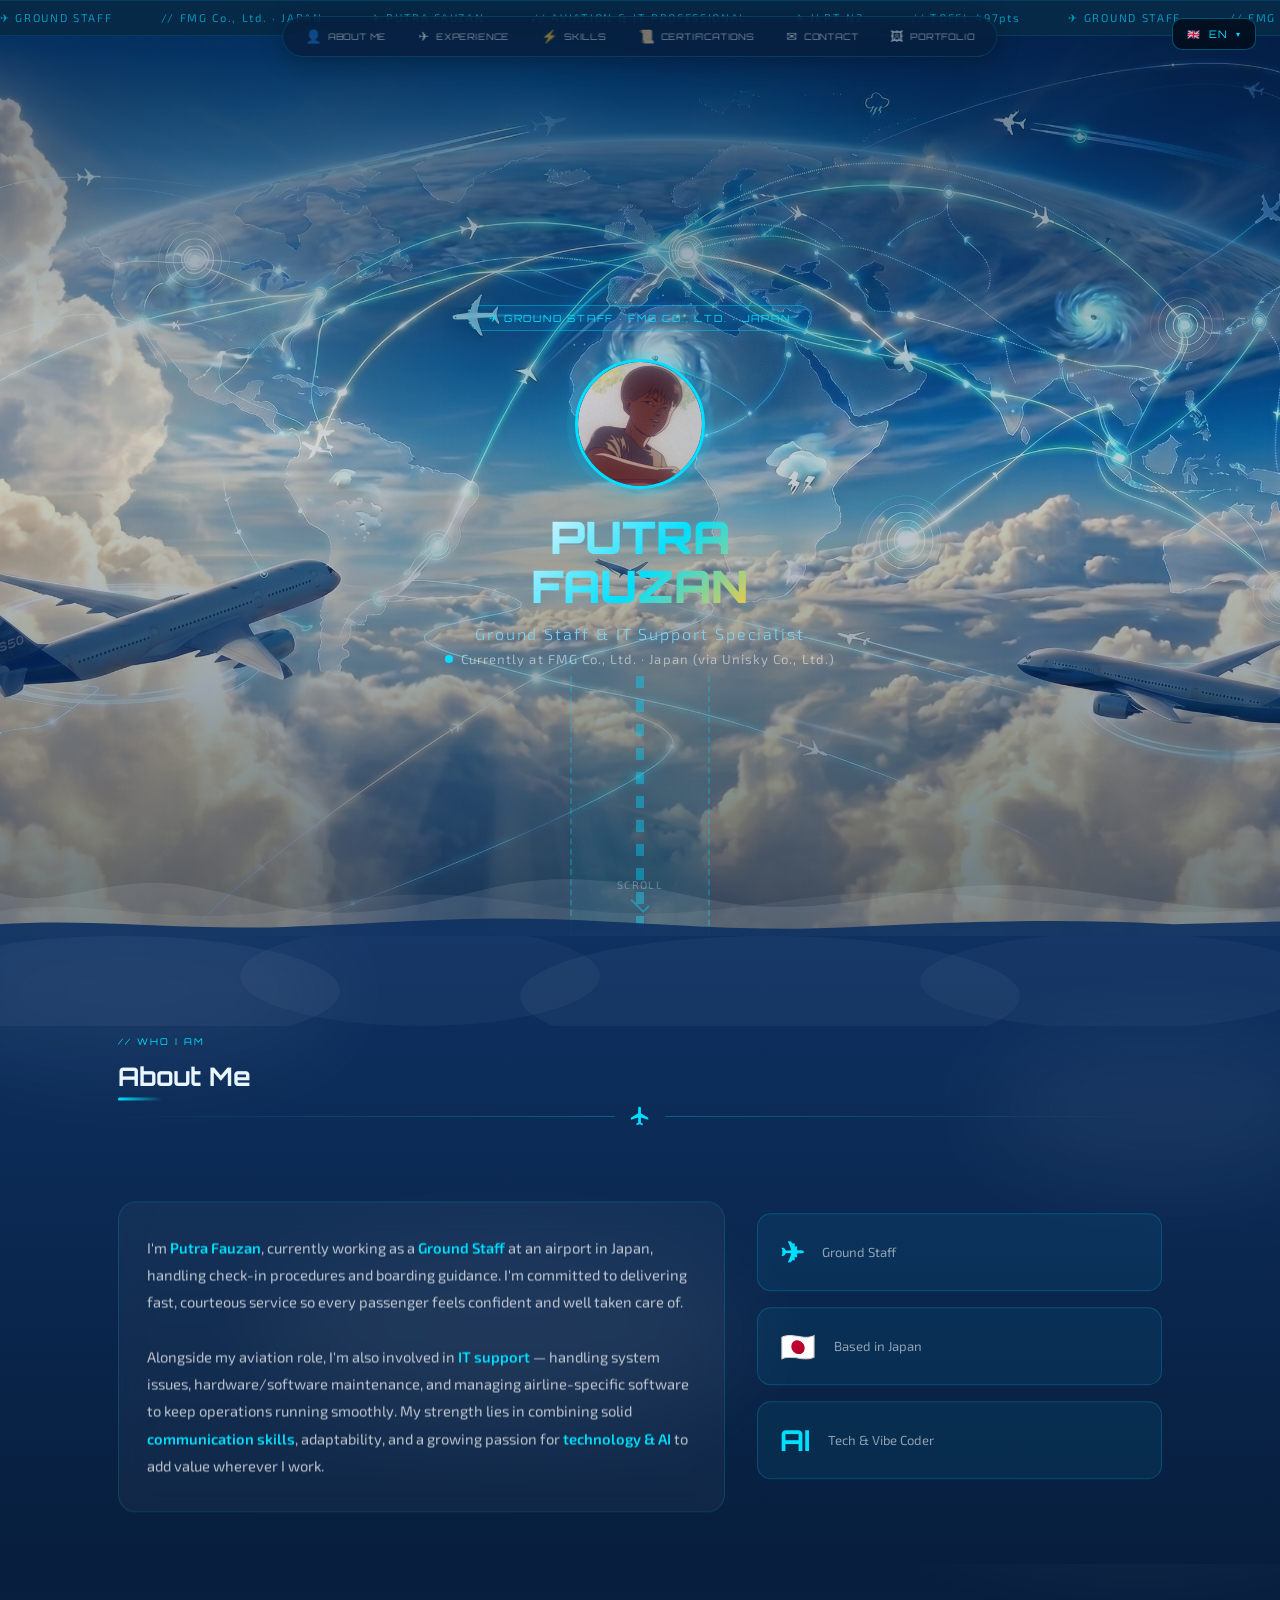
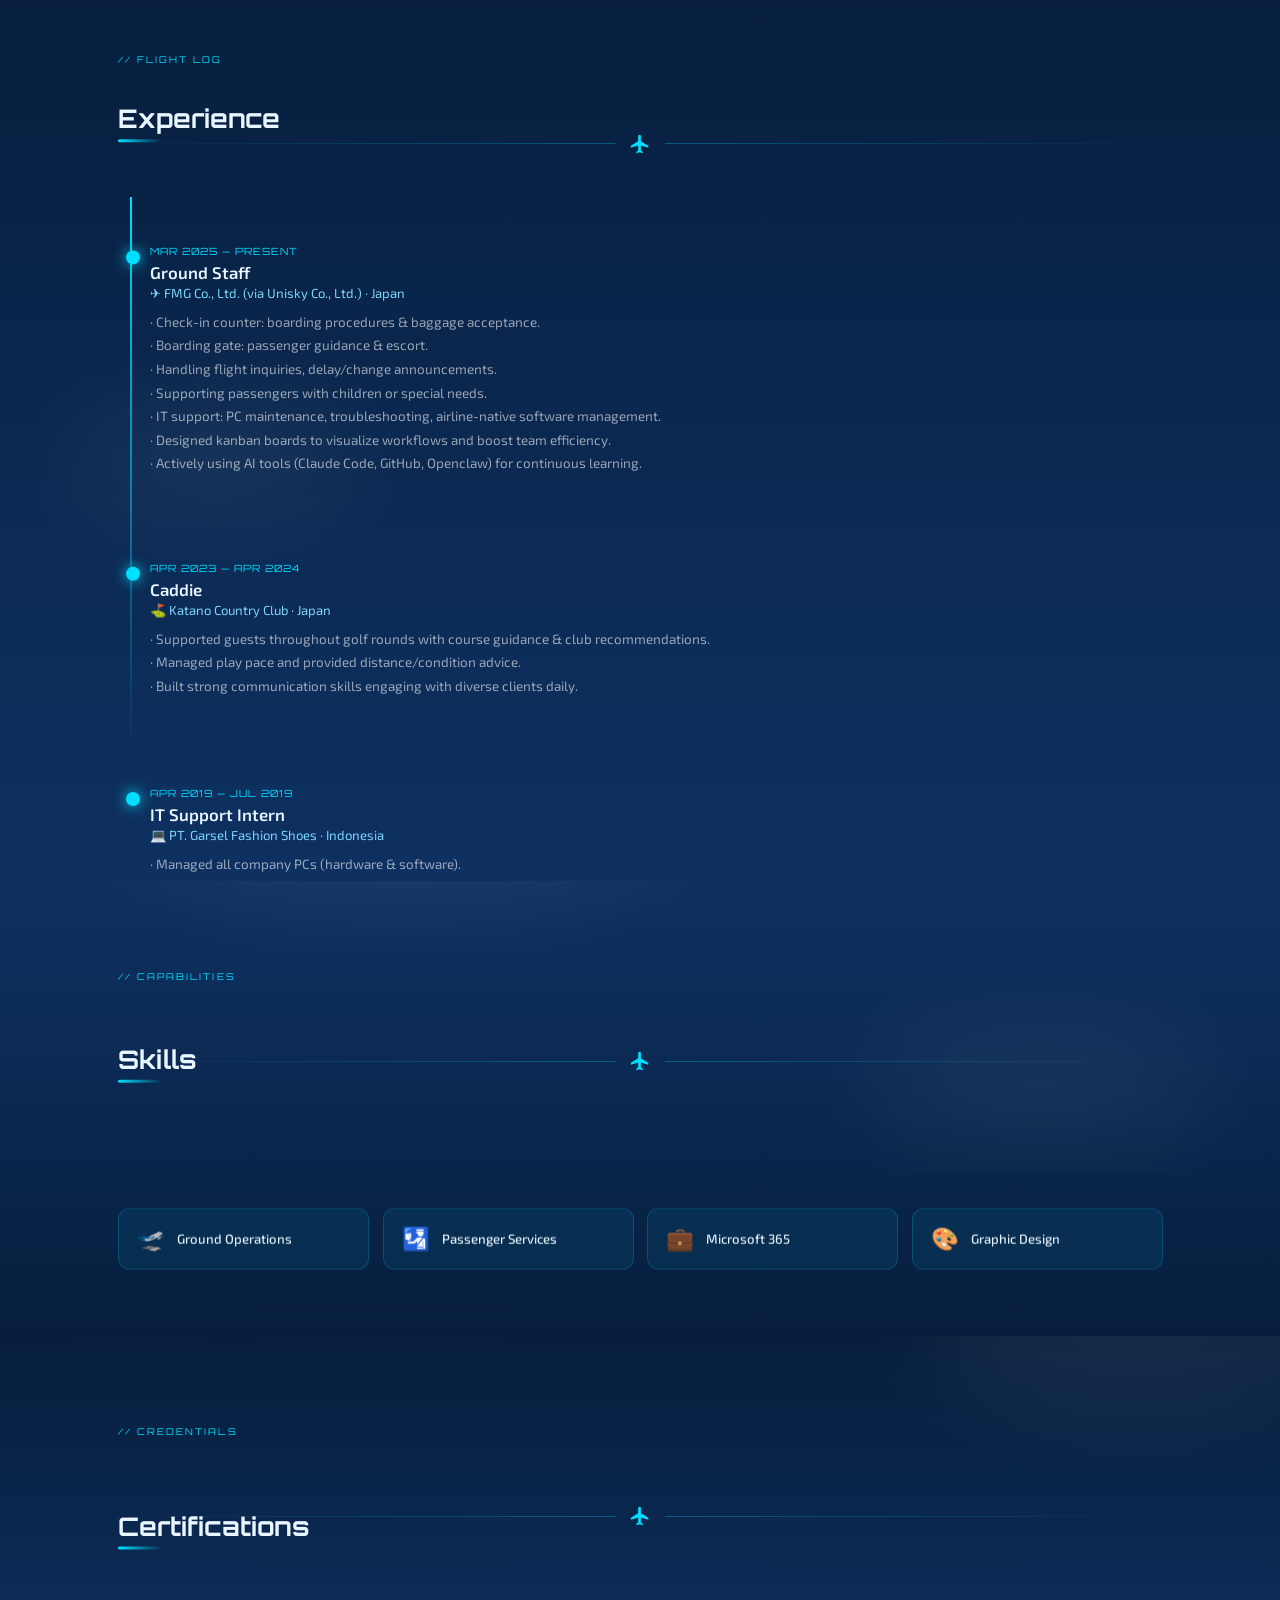
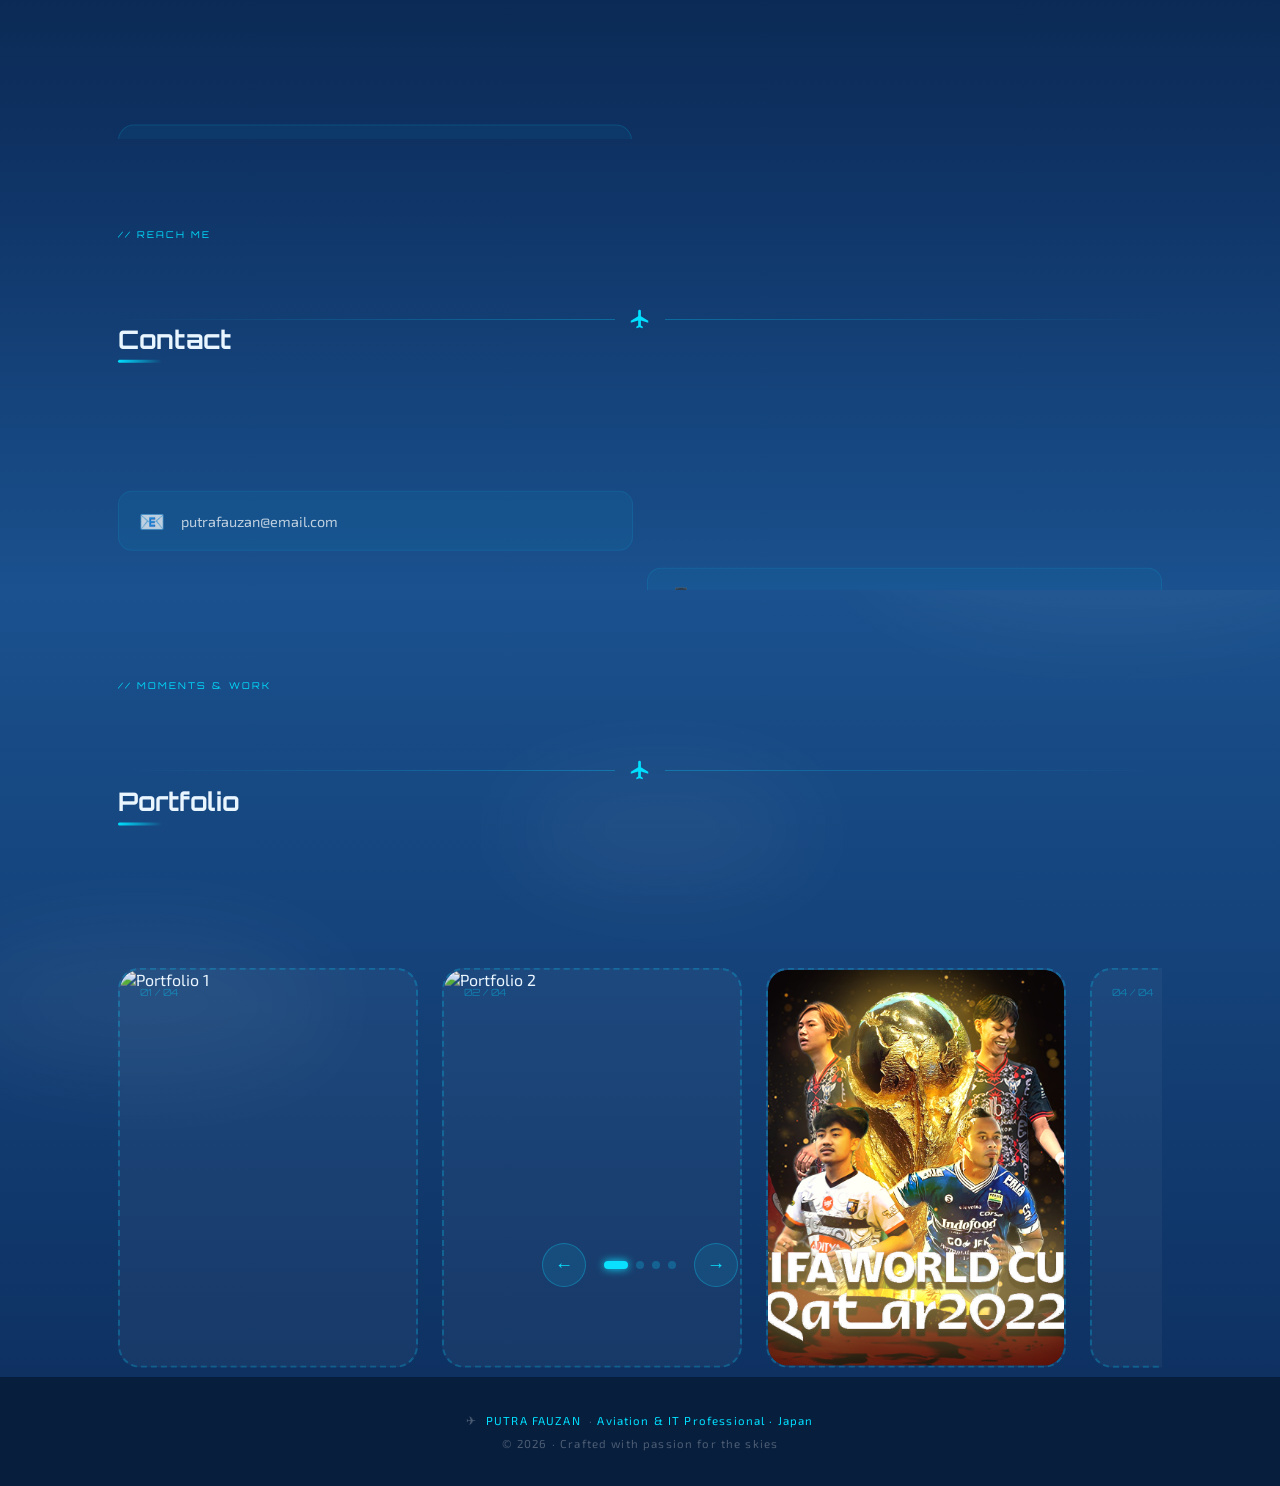
==== index.html @ 4741b562 "Add portfolio3 image to carousel slot 03 Co-Authored-By: Claude Sonnet 4.6 <noreply@anthropic.com>" ====
<!DOCTYPE html>
<html lang="en">
<head>
  <meta charset="UTF-8" />
  <meta name="viewport" content="width=device-width, initial-scale=1.0" />
  <title>Putra Fauzan — Aviation Professional</title>
  <link href="https://fonts.googleapis.com/css2?family=Orbitron:wght@400;600;700;900&family=Exo+2:wght@300;400;500;600&display=swap" rel="stylesheet" />
  <link rel="stylesheet" href="style.css" />
</head>
<body>

<div id="starfield"></div>

<!-- SIDE NAV -->
<nav id="side-nav">
  <a href="#about"          class="snb" data-section="about">
    <span class="snb-icon">👤</span>
    <span class="snb-label" data-i18n="navAbout">About Me</span>
  </a>
  <a href="#experience"     class="snb" data-section="experience">
    <span class="snb-icon">✈</span>
    <span class="snb-label" data-i18n="navExp">Experience</span>
  </a>
  <a href="#skills"         class="snb" data-section="skills">
    <span class="snb-icon">⚡</span>
    <span class="snb-label" data-i18n="navSkills">Skills</span>
  </a>
  <a href="#certifications" class="snb" data-section="certifications">
    <span class="snb-icon">📜</span>
    <span class="snb-label" data-i18n="navCert">Certifications</span>
  </a>
  <a href="#contact"        class="snb" data-section="contact">
    <span class="snb-icon">✉</span>
    <span class="snb-label" data-i18n="navContact">Contact</span>
  </a>
  <a href="#portfolio"      class="snb" data-section="portfolio">
    <span class="snb-icon">🖼</span>
    <span class="snb-label" data-i18n="navPortfolio">Portfolio</span>
  </a>
</nav>

<!-- LANG SWITCHER -->
<div id="lang-switcher">
  <button class="lang-btn" id="lang-btn">
    <span id="lang-flag">🇬🇧</span>
    <span id="lang-code">EN</span>
    <span class="lang-arrow">▾</span>
  </button>
  <div class="lang-dropdown hidden" id="lang-dropdown">
    <div class="lang-opt active" data-lang="en">🇬🇧&nbsp; English</div>
    <div class="lang-opt" data-lang="id">🇮🇩&nbsp; Indonesia</div>
    <div class="lang-opt" data-lang="ja">🇯🇵&nbsp; 日本語</div>
  </div>
</div>

<!-- PLANE -->
<div id="plane-wrap">
  <svg viewBox="0 0 80 36" fill="none" xmlns="http://www.w3.org/2000/svg">
    <path d="M70 18L10 4l6 10-6 4 6 4L10 32z" fill="url(#pg)" />
    <path d="M30 18L18 10v16z" fill="rgba(0,212,255,.4)"/>
    <path d="M46 18L38 12v12z" fill="rgba(0,212,255,.3)"/>
    <defs>
      <linearGradient id="pg" x1="10" y1="18" x2="70" y2="18" gradientUnits="userSpaceOnUse">
        <stop stop-color="#5bc4f5"/><stop offset="1" stop-color="#00d4ff" stop-opacity=".7"/>
      </linearGradient>
    </defs>
  </svg>
</div>

<!-- TICKER -->
<div class="ticker-wrap">
  <div class="ticker" id="ticker">
    <span>✈ GROUND STAFF</span><span>// FMG Co., Ltd. · JAPAN</span>
    <span>✈ PUTRA FAUZAN</span><span>// AVIATION &amp; IT PROFESSIONAL</span>
    <span>✈ JLPT N2</span><span>// TOEFL 497pts</span>
    <span>✈ GROUND STAFF</span><span>// FMG Co., Ltd. · JAPAN</span>
    <span>✈ PUTRA FAUZAN</span><span>// AVIATION &amp; IT PROFESSIONAL</span>
    <span>✈ JLPT N2</span><span>// TOEFL 497pts</span>
  </div>
</div>

<!-- HERO -->
<section id="hero">
  <div class="runway"></div>
  <div class="hero-content">
    <p class="badge" data-i18n="badge">✈ Ground Staff · FMG Co., Ltd. · Japan</p>
    <div class="hero-avatar">
      <img id="profile-img" src="Image/me.jpg" alt="Putra Fauzan" />
    </div>
    <h1 class="hero-name">PUTRA<br>FAUZAN</h1>
    <p class="hero-title" data-i18n="heroTitle">Ground Staff &amp; IT Support Specialist</p>
    <p class="hero-loc">
      <span class="dot-live"></span>
      <span data-i18n="heroLoc">Currently at FMG Co., Ltd. · Japan (via Unisky Co., Ltd.)</span>
    </p>
  </div>
  <div class="scroll-hint">
    <span data-i18n="scrollHint">SCROLL</span>
    <div class="chevron"></div>
  </div>

  <!-- cloud wave bottom -->
  <div class="cloud-wave">
    <svg viewBox="0 0 1440 130" xmlns="http://www.w3.org/2000/svg" preserveAspectRatio="none">
      <path d="M0,80 C60,100 120,60 200,70 C280,80 320,110 420,100 C520,90 560,60 660,65 C760,70 800,100 900,95 C1000,90 1060,65 1160,72 C1260,80 1360,105 1440,95 L1440,130 L0,130 Z" fill="rgba(255,255,255,0.09)"/>
      <path d="M0,100 C80,85 160,110 260,105 C360,100 400,78 500,82 C600,86 650,108 760,102 C870,96 920,75 1040,80 C1160,85 1280,108 1380,100 L1440,98 L1440,130 L0,130 Z" fill="rgba(255,255,255,0.06)"/>
      <path d="M0,115 C100,108 200,122 320,118 C440,114 520,105 640,110 C760,115 840,124 960,118 C1080,112 1200,108 1320,115 L1440,112 L1440,130 L0,130 Z" fill="rgba(14,49,98,0.9)"/>
    </svg>
  </div>
</section>

<!-- ABOUT -->
<section id="about">
  <div class="cloud-strip-top"></div>
  <div class="cloud-blobs">
    <div class="cb" style="width:420px;height:160px;top:10%;left:-80px;--cd:20s;--cx:40px;--cy:-15px"></div>
    <div class="cb" style="width:360px;height:140px;top:30%;right:-60px;--cd:24s;--cx:-30px;--cy:20px"></div>
    <div class="cb" style="width:500px;height:180px;bottom:8%;left:20%;--cd:22s;--cx:50px;--cy:-10px"></div>
  </div>
  <div class="container">
    <div class="reveal">
      <p class="sec-label" data-i18n="aboutLabel">// WHO I AM</p>
      <h2 class="sec-title" data-i18n="aboutTitle">About Me</h2>
      <div class="wing-divider">
        <div class="line"></div>
        <svg viewBox="0 0 24 24" fill="currentColor"><path d="M21 16v-2l-8-5V3.5A1.5 1.5 0 0 0 11.5 2A1.5 1.5 0 0 0 10 3.5V9l-8 5v2l8-2.5V19l-2 1.5V22l3.5-1l3.5 1v-1.5L13 19v-5.5z"/></svg>
        <div class="line right"></div>
      </div>
      <div class="about-grid">
        <div class="glass tilt">
          <p class="about-text" data-i18n-html="aboutText">I'm <span>Putra Fauzan</span>, currently working as a <span>Ground Staff</span> at an airport in Japan, handling check-in procedures and boarding guidance. I'm committed to delivering fast, courteous service so every passenger feels confident and well taken care of.<br><br>Alongside my aviation role, I'm also involved in <span>IT support</span> — handling system issues, hardware/software maintenance, and managing airline-specific software to keep operations running smoothly. My strength lies in combining solid <span>communication skills</span>, adaptability, and a growing passion for <span>technology &amp; AI</span> to add value wherever I work.</p>
        </div>
        <div class="stats-col">
          <div class="stat-box">
            <div class="stat-num">✈</div>
            <div class="stat-lbl" data-i18n="stat1Lbl">Ground Staff</div>
          </div>
          <div class="stat-box">
            <div class="stat-num">🇯🇵</div>
            <div class="stat-lbl" data-i18n="stat2Lbl">Based in Japan</div>
          </div>
          <div class="stat-box">
            <div class="stat-num">AI</div>
            <div class="stat-lbl" data-i18n="stat3Lbl">Tech &amp; Vibe Coder</div>
          </div>
        </div>
      </div>
    </div>
  </div>
</section>

<!-- EXPERIENCE -->
<section id="experience">
  <div class="cloud-blobs">
    <div class="cb" style="width:480px;height:170px;top:5%;right:-100px;--cd:26s;--cx:-40px;--cy:25px"></div>
    <div class="cb" style="width:300px;height:120px;bottom:15%;left:5%;--cd:18s;--cx:35px;--cy:-20px"></div>
  </div>
  <div class="container">
    <div class="reveal">
      <p class="sec-label" data-i18n="expLabel">// FLIGHT LOG</p>
      <h2 class="sec-title" data-i18n="expTitle">Experience</h2>
      <div class="wing-divider">
        <div class="line"></div>
        <svg viewBox="0 0 24 24" fill="currentColor"><path d="M21 16v-2l-8-5V3.5A1.5 1.5 0 0 0 11.5 2A1.5 1.5 0 0 0 10 3.5V9l-8 5v2l8-2.5V19l-2 1.5V22l3.5-1l3.5 1v-1.5L13 19v-5.5z"/></svg>
        <div class="line right"></div>
      </div>
      <div class="timeline">
        <div class="tl-item reveal">
          <p class="tl-year" data-i18n="exp1Year">MAR 2025 — PRESENT</p>
          <p class="tl-role" data-i18n="exp1Role">Ground Staff</p>
          <p class="tl-company" data-i18n="exp1Company">✈ FMG Co., Ltd. (via Unisky Co., Ltd.) · Japan</p>
          <p class="tl-desc" data-i18n-html="exp1Desc">· Check-in counter: boarding procedures &amp; baggage acceptance.<br>· Boarding gate: passenger guidance &amp; escort.<br>· Handling flight inquiries, delay/change announcements.<br>· Supporting passengers with children or special needs.<br>· IT support: PC maintenance, troubleshooting, airline-native software management.<br>· Designed kanban boards to visualize workflows and boost team efficiency.<br>· Actively using AI tools (Claude Code, GitHub, Openclaw) for continuous learning.</p>
        </div>
        <div class="tl-item reveal">
          <p class="tl-year" data-i18n="exp2Year">APR 2023 — APR 2024</p>
          <p class="tl-role" data-i18n="exp2Role">Caddie</p>
          <p class="tl-company" data-i18n="exp2Company">⛳ Katano Country Club · Japan</p>
          <p class="tl-desc" data-i18n-html="exp2Desc">· Supported guests throughout golf rounds with course guidance &amp; club recommendations.<br>· Managed play pace and provided distance/condition advice.<br>· Built strong communication skills engaging with diverse clients daily.</p>
        </div>
        <div class="tl-item reveal">
          <p class="tl-year" data-i18n="exp3Year">APR 2019 — JUL 2019</p>
          <p class="tl-role" data-i18n="exp3Role">IT Support Intern</p>
          <p class="tl-company" data-i18n="exp3Company">💻 PT. Garsel Fashion Shoes · Indonesia</p>
          <p class="tl-desc" data-i18n-html="exp3Desc">· Managed all company PCs (hardware &amp; software).<br>· Diagnosed and resolved internet connectivity issues across the office.</p>
        </div>
      </div>
    </div>
  </div>
</section>

<!-- SKILLS -->
<section id="skills">
  <div class="cloud-blobs">
    <div class="cb" style="width:550px;height:190px;top:0%;left:10%;--cd:28s;--cx:60px;--cy:-10px"></div>
    <div class="cb" style="width:350px;height:130px;bottom:5%;right:5%;--cd:21s;--cx:-25px;--cy:18px"></div>
  </div>
  <div class="container">
    <div class="reveal">
      <p class="sec-label" data-i18n="skillsLabel">// CAPABILITIES</p>
      <h2 class="sec-title" data-i18n="skillsTitle">Skills</h2>
      <div class="wing-divider">
        <div class="line"></div>
        <svg viewBox="0 0 24 24" fill="currentColor"><path d="M21 16v-2l-8-5V3.5A1.5 1.5 0 0 0 11.5 2A1.5 1.5 0 0 0 10 3.5V9l-8 5v2l8-2.5V19l-2 1.5V22l3.5-1l3.5 1v-1.5L13 19v-5.5z"/></svg>
        <div class="line right"></div>
      </div>
      <div class="skills-grid">
        <div class="skill-chip tilt reveal"><span class="skill-icon">🛫</span><span class="skill-name" data-i18n="skill1">Ground Operations</span></div>
        <div class="skill-chip tilt reveal"><span class="skill-icon">🛂</span><span class="skill-name" data-i18n="skill2">Passenger Services</span></div>
        <div class="skill-chip tilt reveal"><span class="skill-icon">💼</span><span class="skill-name" data-i18n="skill3">Microsoft 365</span></div>
        <div class="skill-chip tilt reveal"><span class="skill-icon">🎨</span><span class="skill-name" data-i18n="skill4">Graphic Design</span></div>
        <div class="skill-chip tilt reveal"><span class="skill-icon">🤖</span><span class="skill-name" data-i18n="skill5">AI &amp; Vibe Coding</span></div>
        <div class="skill-chip tilt reveal"><span class="skill-icon">🐙</span><span class="skill-name" data-i18n="skill6">GitHub</span></div>
        <div class="skill-chip tilt reveal"><span class="skill-icon">🔧</span><span class="skill-name" data-i18n="skill7">PC Maintenance</span></div>
        <div class="skill-chip tilt reveal"><span class="skill-icon">🌏</span><span class="skill-name" data-i18n="skill8">Japanese (日本語)</span></div>
      </div>
    </div>
  </div>
</section>

<!-- CERTIFICATIONS -->
<section id="certifications">
  <div class="cloud-blobs">
    <div class="cb" style="width:400px;height:150px;top:20%;left:-60px;--cd:23s;--cx:50px;--cy:-18px"></div>
    <div class="cb" style="width:440px;height:160px;bottom:10%;right:-80px;--cd:19s;--cx:-45px;--cy:22px"></div>
  </div>
  <div class="container">
    <div class="reveal">
      <p class="sec-label" data-i18n="certLabel">// CREDENTIALS</p>
      <h2 class="sec-title" data-i18n="certTitle">Certifications</h2>
      <div class="wing-divider">
        <div class="line"></div>
        <svg viewBox="0 0 24 24" fill="currentColor"><path d="M21 16v-2l-8-5V3.5A1.5 1.5 0 0 0 11.5 2A1.5 1.5 0 0 0 10 3.5V9l-8 5v2l8-2.5V19l-2 1.5V22l3.5-1l3.5 1v-1.5L13 19v-5.5z"/></svg>
        <div class="line right"></div>
      </div>
      <div class="cert-grid">
        <div class="cert-item reveal">
          <span class="cert-icon">🎌</span>
          <div class="cert-info">
            <p class="cert-name" data-i18n="cert1Name">JLPT N2 — Japanese Language Proficiency</p>
            <p class="cert-detail" data-i18n="cert1Detail">Issued · July 2023</p>
          </div>
          <span class="cert-badge">N2</span>
        </div>
        <div class="cert-item reveal">
          <span class="cert-icon">🌐</span>
          <div class="cert-info">
            <p class="cert-name" data-i18n="cert2Name">TOEFL — Listening &amp; Reading Test</p>
            <p class="cert-detail" data-i18n="cert2Detail">Score: 497 pts · July 2024</p>
          </div>
          <span class="cert-badge">497 pts</span>
        </div>
      </div>
    </div>
  </div>
</section>

<!-- CONTACT -->
<section id="contact">
  <div class="container">
    <div class="reveal">
      <p class="sec-label" data-i18n="contactLabel">// REACH ME</p>
      <h2 class="sec-title" data-i18n="contactTitle">Contact</h2>
      <div class="wing-divider">
        <div class="line"></div>
        <svg viewBox="0 0 24 24" fill="currentColor"><path d="M21 16v-2l-8-5V3.5A1.5 1.5 0 0 0 11.5 2A1.5 1.5 0 0 0 10 3.5V9l-8 5v2l8-2.5V19l-2 1.5V22l3.5-1l3.5 1v-1.5L13 19v-5.5z"/></svg>
        <div class="line right"></div>
      </div>
      <div class="contact-grid">
        <div class="contact-item"><span class="ico">📧</span> putrafauzan@email.com</div>
        <div class="contact-item"><span class="ico">📱</span> +81 XX-XXXX-XXXX</div>
        <div class="contact-item"><span class="ico">💼</span> linkedin.com/in/putrafauzan</div>
        <div class="contact-item"><span class="ico">📍</span> Japan · Near Airport</div>
      </div>
    </div>
  </div>
</section>

<!-- PORTFOLIO -->
<section id="portfolio">
  <div class="cloud-blobs">
    <div class="cb" style="width:500px;height:180px;top:8%;right:-80px;--cd:25s;--cx:-55px;--cy:15px"></div>
    <div class="cb" style="width:380px;height:140px;bottom:12%;left:-50px;--cd:20s;--cx:40px;--cy:-25px"></div>
    <div class="cb" style="width:300px;height:110px;top:50%;left:40%;--cd:30s;--cx:30px;--cy:20px"></div>
  </div>
  <div class="container">
    <div class="reveal">
      <p class="sec-label" data-i18n="portfolioLabel">// MOMENTS &amp; WORK</p>
      <h2 class="sec-title" data-i18n="portfolioTitle">Portfolio</h2>
      <div class="wing-divider">
        <div class="line"></div>
        <svg viewBox="0 0 24 24" fill="currentColor"><path d="M21 16v-2l-8-5V3.5A1.5 1.5 0 0 0 11.5 2A1.5 1.5 0 0 0 10 3.5V9l-8 5v2l8-2.5V19l-2 1.5V22l3.5-1l3.5 1v-1.5L13 19v-5.5z"/></svg>
        <div class="line right"></div>
      </div>
      <div class="carousel-track-wrap">
        <div class="carousel-track" id="carTrack">
          <div class="porto-card tilt"><span class="porto-num">01 / 04</span><img src="Image/portfolio1.png" alt="Portfolio 1" class="porto-img" /></div>
          <div class="porto-card tilt"><span class="porto-num">02 / 04</span><img src="Image/portfolio2.png" alt="Portfolio 2" class="porto-img" /></div>
          <div class="porto-card tilt"><span class="porto-num">03 / 04</span><img src="Image/portfolio3.png" alt="Portfolio 3" class="porto-img" /></div>
          <div class="porto-card tilt"><span class="porto-num">04 / 04</span><div class="plus-ico">＋</div><span class="card-lbl" data-i18n="addPhoto">ADD PHOTO</span></div>
        </div>
      </div>
      <div class="carousel-controls">
        <button class="car-btn" id="prevBtn">&#8592;</button>
        <div class="car-dots" id="carDots">
          <div class="car-dot active" data-idx="0"></div>
          <div class="car-dot" data-idx="1"></div>
          <div class="car-dot" data-idx="2"></div>
          <div class="car-dot" data-idx="3"></div>
        </div>
        <button class="car-btn" id="nextBtn">&#8594;</button>
      </div>
    </div>
  </div>
</section>

<!-- LIGHTBOX -->
<div id="lightbox" class="lightbox-overlay">
  <button class="lb-close" id="lbClose">&#10005;</button>
  <img id="lbImg" src="" alt="" class="lb-img" />
</div>

<footer>
  <p>✈ &nbsp;<span>PUTRA FAUZAN</span>&nbsp; · <span data-i18n="footerRole">Aviation &amp; IT Professional · Japan</span></p>
  <p style="margin-top:8px;" data-i18n="footerCopy">© 2026 · Crafted with passion for the skies</p>
</footer>

<script src="script.js"></script>
</body>
</html>
---- style.css ----
*, *::before, *::after { box-sizing: border-box; margin: 0; padding: 0; }

    :root {
      --navy:   #071e3d;
      --deep:   #0e3162;
      --mid:    #1a518e;
      --royal:  #2e7cc0;
      --sky:    #4aaee8;
      --light:  #7dd4f8;
      --accent: #00dfff;
      --gold:   #f5c842;
      --white:  #eaf6ff;
    }

    html { scroll-behavior: smooth; }

    body {
      background: var(--navy);
      color: var(--white);
      font-family: 'Exo 2', sans-serif;
      overflow-x: hidden;
    }

    .container {
      max-width: 1140px;
      margin: 0 auto;
      padding: 0 48px;
      position: relative;
      z-index: 2;
    }
    @media (max-width: 600px) { .container { padding: 0 20px; } }

    /* ── STARFIELD ── */
    #starfield { position: fixed; inset: 0; pointer-events: none; z-index: 0; overflow: hidden; }
    .star {
      position: absolute; border-radius: 50%; background: white;
      animation: twinkle var(--d, 3s) infinite alternate;
    }
    @keyframes twinkle { from { opacity:.2; transform:scale(.8); } to { opacity:.9; transform:scale(1.2); } }

    /* ── PLANE ── */
    #plane-wrap {
      position: fixed; top: 10%; left: -90px; z-index: 1; pointer-events: none;
      animation: fly-across 18s linear infinite;
    }
    #plane-wrap svg { width: 72px; filter: drop-shadow(0 0 10px var(--accent)); }
    @keyframes fly-across { 0% { left: -90px; top: 10%; } 100% { left: calc(100vw + 90px); top: 5%; } }

    /* ── LANG SWITCHER ── */
    #lang-switcher { position: fixed; top: 18px; right: 24px; z-index: 200; }
    .lang-btn {
      display: flex; align-items: center; gap: 8px;
      background: rgba(2,11,24,.8); border: 1px solid rgba(0,212,255,.35);
      border-radius: 10px; padding: 8px 14px;
      color: var(--accent); font-family: 'Orbitron', sans-serif;
      font-size: .65rem; letter-spacing: .1em; cursor: pointer;
      backdrop-filter: blur(14px); transition: all .25s;
    }
    .lang-btn:hover { background: rgba(0,212,255,.1); border-color: var(--accent); }
    .lang-arrow { font-size: .5rem; transition: transform .25s; }
    .lang-btn.open .lang-arrow { transform: rotate(180deg); }
    .lang-dropdown {
      position: absolute; top: calc(100% + 8px); right: 0;
      background: rgba(5,22,46,.96); border: 1px solid rgba(0,212,255,.2);
      border-radius: 10px; overflow: hidden;
      backdrop-filter: blur(20px); min-width: 150px;
      transform-origin: top right;
      transition: opacity .2s, transform .2s;
    }
    .lang-dropdown.hidden { display: none; }
    .lang-opt {
      display: flex; align-items: center; gap: 10px;
      padding: 11px 18px; font-size: .85rem; cursor: pointer;
      transition: background .2s; white-space: nowrap;
    }
    .lang-opt:hover { background: rgba(0,212,255,.1); color: var(--accent); }
    .lang-opt.active { color: var(--accent); background: rgba(0,212,255,.07); font-weight: 600; }

    /* ── TICKER ── */
    .ticker-wrap {
      overflow: hidden; background: rgba(0,212,255,.06);
      border-top: 1px solid rgba(0,212,255,.12);
      border-bottom: 1px solid rgba(0,212,255,.12);
      padding: 10px 0; position: relative; z-index: 2;
    }
    .ticker { display: flex; gap: 48px; white-space: nowrap; animation: ticker-scroll 26s linear infinite; }
    .ticker span { font-size: .7rem; letter-spacing: .15em; color: rgba(0,212,255,.65); }
    @keyframes ticker-scroll { 0% { transform: translateX(0); } 100% { transform: translateX(-50%); } }

    /* ── SECTIONS ── */
    section { position: relative; z-index: 2; padding: 90px 0; overflow: hidden; }

    /* ── HERO ── */
    #hero {
      min-height: 100dvh; display: flex; flex-direction: column;
      align-items: center; justify-content: center; text-align: center;
      background:
        linear-gradient(180deg,
          rgba(7,30,61,.58) 0%,
          rgba(7,30,61,.18) 45%,
          rgba(7,30,61,.62) 100%),
        url('Image/hero-bg.png') center/cover no-repeat;
      overflow: hidden;
    }
    .runway {
      position: absolute; bottom: 0; left: 50%; transform: translateX(-50%);
      width: 140px; height: 260px;
      background: linear-gradient(to bottom, transparent, rgba(0,212,255,.08));
      border-left: 2px dashed rgba(0,212,255,.25);
      border-right: 2px dashed rgba(0,212,255,.25);
    }
    .runway::before {
      content:''; position:absolute; left:50%; transform:translateX(-50%);
      width:8px; height:100%;
      background: repeating-linear-gradient(to bottom, rgba(0,212,255,.4) 0 12px, transparent 12px 24px);
    }
    .badge {
      font-family: 'Orbitron', sans-serif; font-size: .62rem;
      letter-spacing: .18em; text-transform: uppercase;
      color: var(--accent); border: 1px solid rgba(0,212,255,.4);
      padding: 6px 20px; border-radius: 20px; margin-bottom: 28px;
      background: rgba(0,212,255,.07);
      animation: pulse-badge 3s ease-in-out infinite;
    }
    @keyframes pulse-badge { 0%,100%{box-shadow:0 0 0 0 rgba(0,212,255,.3);} 50%{box-shadow:0 0 0 10px rgba(0,212,255,0);} }
    .hero-avatar {
      width: 130px; height: 130px; border-radius: 50%;
      border: 3px solid var(--accent);
      box-shadow: 0 0 0 8px rgba(0,212,255,.1), 0 0 50px rgba(0,212,255,.3);
      margin-bottom: 24px;
      background: linear-gradient(135deg, var(--mid), var(--royal));
      display: flex; align-items: center; justify-content: center;
      overflow: hidden; position: relative;
      animation: float 5s ease-in-out infinite;
    }
    #profile-img {
      width: 100%; height: 100%;
      object-fit: cover; border-radius: 50%;
      display: block;
    }
    /* placeholder shown when src is empty */
    #profile-img:not([src]), #profile-img[src=""] {
      display: none;
    }
    .hero-avatar:has(#profile-img:not([src])),
    .hero-avatar:has(#profile-img[src=""]) {
      background:
        linear-gradient(135deg, var(--mid), var(--royal)),
        url("data:image/svg+xml,%3Csvg xmlns='http://www.w3.org/2000/svg' viewBox='0 0 80 80'%3E%3Ccircle cx='40' cy='30' r='16' fill='rgba(0,223,255,0.3)'/%3E%3Cellipse cx='40' cy='70' rx='26' ry='18' fill='rgba(0,223,255,0.3)'/%3E%3C/svg%3E") center/cover;
    }
    @keyframes float { 0%,100%{transform:translateY(0);} 50%{transform:translateY(-12px);} }
    .hero-name {
      font-family: 'Orbitron', sans-serif; font-size: 2.8rem; font-weight: 900;
      background: linear-gradient(135deg, var(--white) 0%, var(--accent) 55%, var(--gold) 100%);
      -webkit-background-clip: text; -webkit-text-fill-color: transparent;
      line-height: 1.1; margin-bottom: 12px;
    }
    @media (max-width: 600px) { .hero-name { font-size: 2rem; } }
    .hero-title { font-size: 1rem; font-weight: 300; letter-spacing: .12em; color: var(--light); margin-bottom: 8px; }
    .hero-loc {
      font-size: .82rem; color: rgba(255,255,255,.5); letter-spacing: .08em;
      display: flex; align-items: center; gap: 8px; justify-content: center;
    }
    .dot-live { width:8px;height:8px;border-radius:50%;background:var(--accent);animation:blink 1.4s infinite;flex-shrink:0; }
    @keyframes blink { 0%,100%{opacity:1;} 50%{opacity:.2;} }
    .scroll-hint {
      position: absolute; bottom: 28px;
      display: flex; flex-direction: column; align-items: center; gap: 8px;
      font-size: .68rem; color: rgba(255,255,255,.3); letter-spacing: .12em;
      animation: bounce-down 2s ease-in-out infinite;
    }
    @keyframes bounce-down { 0%,100%{transform:translateY(0);} 50%{transform:translateY(8px);} }
    .chevron { width:18px;height:9px;border-right:2px solid rgba(0,212,255,.4);border-bottom:2px solid rgba(0,212,255,.4);transform:rotate(45deg); }

    /* ── GLASS CARD ── */
    .glass {
      background: rgba(255,255,255,.04); border: 1px solid rgba(0,212,255,.15);
      border-radius: 18px; padding: 32px 28px; backdrop-filter: blur(14px);
      transition: transform .3s, box-shadow .3s;
    }
    .glass:hover {
      transform: translateY(-4px) perspective(700px) rotateX(1deg);
      box-shadow: 0 16px 48px rgba(0,212,255,.15);
    }

    /* ── SECTION TITLES ── */
    .sec-label {
      font-family: 'Orbitron', sans-serif; font-size: .58rem;
      letter-spacing: .22em; text-transform: uppercase; color: var(--accent); margin-bottom: 8px;
    }
    .sec-title {
      font-family: 'Orbitron', sans-serif; font-size: 1.6rem; font-weight: 700;
      color: var(--white); margin-bottom: 28px; position: relative; display: inline-block;
    }
    .sec-title::after {
      content:''; position:absolute; left:0; bottom:-8px;
      width:44px; height:3px; border-radius:2px;
      background: linear-gradient(90deg, var(--accent), transparent);
    }

    /* ── WING DIVIDER ── */
    .wing-divider { display:flex; align-items:center; gap:14px; margin:0 0 36px; }
    .wing-divider .line { flex:1; height:1px; background:linear-gradient(90deg,transparent,rgba(0,212,255,.3)); }
    .wing-divider .line.right { background:linear-gradient(90deg,rgba(0,212,255,.3),transparent); }
    .wing-divider svg { width:22px; color:var(--accent); flex-shrink:0; }

    /* ── ABOUT ── */
    #about { background: linear-gradient(180deg, var(--deep) 0%, var(--navy) 100%); }
    .about-grid {
      display: grid; grid-template-columns: 3fr 2fr; gap: 32px; align-items: start;
    }
    @media (max-width: 768px) { .about-grid { grid-template-columns: 1fr; } }
    .about-text { font-size: .92rem; line-height: 1.85; color: rgba(255,255,255,.72); }
    .about-text span { color: var(--accent); font-weight: 600; }
    .stats-col { display: flex; flex-direction: column; gap: 16px; }
    .stat-box {
      background: rgba(0,212,255,.06); border: 1px solid rgba(0,212,255,.2);
      border-radius: 14px; padding: 20px 22px;
      display: flex; align-items: center; gap: 18px;
      transition: all .3s;
    }
    .stat-box:hover { background: rgba(0,212,255,.13); transform: translateX(4px); }
    .stat-num { font-family: 'Orbitron', sans-serif; font-size: 1.8rem; font-weight: 700; color: var(--accent); flex-shrink: 0; }
    .stat-lbl { font-size: .82rem; color: rgba(255,255,255,.55); line-height: 1.4; }

    /* ── EXPERIENCE ── */
    #experience { background: linear-gradient(180deg, var(--navy) 0%, var(--deep) 100%); }
    .timeline { position: relative; padding-left: 32px; max-width: 800px; }
    .timeline::before {
      content:''; position:absolute; left:12px; top:6px; bottom:0;
      width:2px; background:linear-gradient(to bottom, var(--accent), transparent);
    }
    .tl-item { position: relative; margin-bottom: 40px; }
    .tl-item::before {
      content:''; position:absolute; left:-24px; top:5px;
      width:14px; height:14px; border-radius:50%;
      background: var(--accent); box-shadow: 0 0 14px var(--accent);
    }
    .tl-year { font-family:'Orbitron',sans-serif; font-size:.62rem; color:var(--accent); letter-spacing:.1em; margin-bottom:5px; }
    .tl-role { font-size:1.05rem; font-weight:600; color:var(--white); margin-bottom:3px; }
    .tl-company { font-size:.82rem; color:var(--light); margin-bottom:10px; }
    .tl-desc { font-size:.84rem; color:rgba(255,255,255,.58); line-height:1.75; }

    /* ── SKILLS ── */
    #skills { background: linear-gradient(180deg, var(--deep) 0%, var(--navy) 100%); }
    .skills-grid { display: grid; grid-template-columns: repeat(4,1fr); gap: 14px; }
    @media (max-width: 900px) { .skills-grid { grid-template-columns: repeat(2,1fr); } }
    @media (max-width: 480px) { .skills-grid { grid-template-columns: 1fr; } }
    .skill-chip {
      background: rgba(0,212,255,.07); border: 1px solid rgba(0,212,255,.2);
      border-radius: 12px; padding: 16px 18px;
      display: flex; align-items: center; gap: 12px;
      transition: all .3s; cursor: default;
    }
    .skill-chip:hover { background: rgba(0,212,255,.15); border-color: var(--accent); transform: translateY(-3px); }
    .skill-icon { font-size: 1.4rem; }
    .skill-name { font-size: .82rem; font-weight: 500; color: var(--white); }

    /* ── CERTIFICATIONS ── */
    #certifications { background: linear-gradient(180deg, var(--navy) 0%, var(--deep) 100%); }
    .cert-grid { display: grid; grid-template-columns: 1fr 1fr; gap: 16px; }
    @media (max-width: 640px) { .cert-grid { grid-template-columns: 1fr; } }
    .cert-item {
      display: flex; align-items: center; gap: 18px;
      padding: 22px 24px; border-radius: 16px;
      background: rgba(0,212,255,.05); border: 1px solid rgba(0,212,255,.15);
      transition: all .3s;
    }
    .cert-item:hover { background: rgba(0,212,255,.12); border-color: var(--accent); transform: translateY(-3px); }
    .cert-icon { font-size: 2rem; flex-shrink: 0; }
    .cert-info { flex: 1; }
    .cert-name { font-size: .95rem; font-weight: 600; color: var(--white); }
    .cert-detail { font-size: .75rem; color: rgba(255,255,255,.42); margin-top: 4px; }
    .cert-badge {
      font-family: 'Orbitron', sans-serif; font-size: .62rem;
      padding: 5px 12px; border-radius: 8px;
      background: rgba(0,212,255,.12); border: 1px solid rgba(0,212,255,.3);
      color: var(--accent); white-space: nowrap; flex-shrink: 0;
    }

    /* ── CONTACT ── */
    #contact { background: linear-gradient(180deg, var(--deep) 0%, var(--mid) 100%); }
    .contact-grid { display: grid; grid-template-columns: 1fr 1fr; gap: 14px; }
    @media (max-width: 640px) { .contact-grid { grid-template-columns: 1fr; } }
    .contact-item {
      display: flex; align-items: center; gap: 16px;
      font-size: .9rem; color: rgba(255,255,255,.72);
      padding: 16px 20px; border-radius: 14px;
      background: rgba(0,212,255,.05); border: 1px solid rgba(0,212,255,.1);
      transition: all .3s;
    }
    .contact-item:hover { background: rgba(0,212,255,.12); border-color: var(--accent); transform: translateX(6px); }
    .contact-item .ico { font-size: 1.3rem; flex-shrink: 0; }

    /* ── PORTFOLIO ── */
    #portfolio { background: linear-gradient(180deg, var(--mid) 0%, var(--deep) 100%); overflow: hidden; }
    .carousel-track-wrap { overflow: hidden; }
    .carousel-track {
      display: flex; gap: 24px;
      transition: transform .55s cubic-bezier(.4,0,.2,1);
      will-change: transform;
    }
    .porto-card {
      flex: 0 0 300px;
      background: rgba(255,255,255,.04); border: 2px dashed rgba(0,212,255,.25);
      border-radius: 22px; height: 400px;
      display: flex; flex-direction: column; align-items: center; justify-content: center;
      gap: 14px; transition: all .3s; cursor: pointer; position: relative; overflow: hidden;
    }
    @media (max-width: 640px) { .porto-card { flex: 0 0 calc(100vw - 80px); } }
    .porto-card::before {
      content:''; position:absolute; inset:0;
      background: linear-gradient(135deg, rgba(0,212,255,.05), rgba(26,79,160,.05));
      opacity:0; transition:opacity .3s;
    }
    .porto-card:hover::before { opacity:1; }
    .porto-card:hover { border-color:var(--accent); box-shadow:0 0 36px rgba(0,212,255,.2); transform:scale(1.02); }
    .porto-card .plus-ico { font-size:2.6rem; color:rgba(0,212,255,.3); transition:.3s; }
    .porto-card:hover .plus-ico { color:var(--accent); transform:scale(1.1) rotate(90deg); }
    .porto-card .card-lbl { font-size:.72rem; color:rgba(255,255,255,.28); letter-spacing:.12em; }
    .porto-img { position:absolute; inset:0; width:100%; height:100%; object-fit:cover; border-radius:20px; }

    /* ── LIGHTBOX ── */
    .lightbox-overlay {
      position: fixed; inset: 0; z-index: 1000;
      background: rgba(2, 10, 26, 0.92);
      backdrop-filter: blur(10px);
      display: flex; align-items: center; justify-content: center;
      opacity: 0; pointer-events: none;
      transition: opacity 0.28s ease;
    }
    .lightbox-overlay.open {
      opacity: 1; pointer-events: all;
    }
    .lb-img {
      max-width: 92vw; max-height: 88vh;
      border-radius: 14px;
      box-shadow: 0 8px 60px rgba(0, 212, 255, 0.25), 0 0 0 1px rgba(0,212,255,0.15);
      transform: scale(0.92);
      transition: transform 0.28s cubic-bezier(0.34, 1.56, 0.64, 1);
      object-fit: contain;
    }
    .lightbox-overlay.open .lb-img {
      transform: scale(1);
    }
    .lb-close {
      position: absolute; top: 22px; right: 28px;
      background: rgba(0,212,255,0.12); border: 1px solid rgba(0,212,255,0.3);
      color: var(--accent); font-size: 1.2rem; line-height: 1;
      width: 40px; height: 40px; border-radius: 50%;
      cursor: pointer; transition: all 0.2s;
      display: flex; align-items: center; justify-content: center;
    }
    .lb-close:hover { background: rgba(0,212,255,0.28); transform: scale(1.1) rotate(90deg); }
    .porto-num { position:absolute; top:16px; left:20px; font-family:'Orbitron',sans-serif; font-size:.62rem; color:rgba(0,212,255,.38); }
    .carousel-controls { display:flex; align-items:center; justify-content:center; gap:18px; margin-top:26px; }
    .car-btn {
      width:44px; height:44px; border-radius:50%;
      background:rgba(0,212,255,.1); border:1px solid rgba(0,212,255,.3);
      color:var(--accent); font-size:1.15rem; cursor:pointer;
      display:flex; align-items:center; justify-content:center; transition:all .3s;
    }
    .car-btn:hover { background:rgba(0,212,255,.25); transform:scale(1.1); }
    .car-dots { display:flex; gap:8px; }
    .car-dot { width:8px;height:8px;border-radius:50%;background:rgba(0,212,255,.25);cursor:pointer;transition:all .3s; }
    .car-dot.active { background:var(--accent); width:24px; border-radius:4px; box-shadow:0 0 8px var(--accent); }

    /* ── CLOUD WAVE ── */
    .cloud-wave {
      position: absolute; bottom: -2px; left: 0; right: 0; z-index: 3;
      line-height: 0; pointer-events: none;
    }
    .cloud-wave svg { display: block; width: 100%; }

    /* ── CLOUD BLOBS (section deco) ── */
    .cloud-blobs { position: absolute; inset: 0; overflow: hidden; pointer-events: none; z-index: 0; }
    .cb {
      position: absolute; border-radius: 50%;
      background: rgba(255,255,255,.055);
      filter: blur(48px);
      animation: cloud-drift var(--cd, 18s) ease-in-out infinite alternate;
    }
    @keyframes cloud-drift {
      0%   { transform: translateX(0) translateY(0) scale(1); }
      50%  { transform: translateX(var(--cx, 30px)) translateY(var(--cy, -20px)) scale(1.05); }
      100% { transform: translateX(calc(var(--cx, 30px)*2)) translateY(0) scale(.97); }
    }

    /* ── SECTION CLOUD TOP STRIP ── */
    .cloud-strip-top {
      position: absolute; top: 0; left: 0; right: 0;
      height: 90px; pointer-events: none; z-index: 1;
      background: url("data:image/svg+xml,%3Csvg xmlns='http://www.w3.org/2000/svg' viewBox='0 0 1440 90'%3E%3Cellipse cx='200' cy='55' rx='220' ry='55' fill='rgba(255,255,255,0.04)'/%3E%3Cellipse cx='500' cy='40' rx='180' ry='50' fill='rgba(255,255,255,0.03)'/%3E%3Cellipse cx='850' cy='60' rx='250' ry='60' fill='rgba(255,255,255,0.04)'/%3E%3Cellipse cx='1200' cy='45' rx='200' ry='48' fill='rgba(255,255,255,0.03)'/%3E%3C/svg%3E") no-repeat top/cover;
    }

    /* ── FOOTER ── */
    footer {
      text-align:center; padding:36px 24px;
      font-size:.72rem; color:rgba(255,255,255,.28);
      letter-spacing:.1em; background:var(--navy); position:relative; z-index:2;
    }
    footer span { color:var(--accent); }

    /* ── SCROLL REVEAL ── */
    .reveal { opacity:0; transform:translateY(32px); transition: opacity .75s ease, transform .75s ease; }
    .reveal.visible { opacity:1; transform:translateY(0); }

    /* ── TOP NAV ── */
    #side-nav {
      position: fixed;
      top: 16px;
      left: 50%;
      transform: translateX(-50%);
      z-index: 150;
      display: flex;
      flex-direction: row;
      align-items: center;
      gap: 4px;
      background: rgba(7,30,61,.78);
      border: 1px solid rgba(0,223,255,.15);
      border-radius: 40px;
      padding: 5px 8px;
      backdrop-filter: blur(20px);
      box-shadow: 0 4px 24px rgba(0,0,0,.3);
    }

    .snb {
      display: flex;
      align-items: center;
      gap: 6px;
      border-radius: 30px;
      padding: 7px 13px;
      text-decoration: none;
      color: rgba(255,255,255,.48);
      font-family: 'Orbitron', sans-serif;
      font-size: .56rem;
      letter-spacing: .09em;
      text-transform: uppercase;
      white-space: nowrap;
      border: 1px solid transparent;
      transition: all .25s;
      cursor: pointer;
    }

    .snb:hover, .snb.active {
      color: var(--accent);
      background: rgba(0,223,255,.1);
      border-color: rgba(0,223,255,.3);
      box-shadow: 0 0 14px rgba(0,223,255,.18);
    }

    .snb-icon { font-size: .82rem; line-height: 1; }

    .snb-label { font-size: .56rem; }

    /* tablet: icons only */
    @media (max-width: 960px) {
      .snb { padding: 7px 10px; }
      .snb-label { display: none; }
    }
    /* mobile: hide nav */
    @media (max-width: 600px) { #side-nav { display: none; } }

    /* ── HERO CONTENT WRAPPER (for parallax) ── */
    .hero-content {
      display: flex; flex-direction: column; align-items: center;
      will-change: transform;
    }

    /* ── TILT ── */
    .tilt { transition: transform .2s ease; will-change: transform; }

    /* ══════════════════════════════════════
       RESPONSIVE
    ══════════════════════════════════════ */

    /* ── Tablet (≤ 900px) ── */
    @media (max-width: 900px) {
      section { padding: 70px 0; }

      .hero-name { font-size: 2.4rem; }
      .hero-title { font-size: .92rem; }
      .badge { font-size: .55rem; letter-spacing: .12em; }

      .sec-title { font-size: 1.35rem; }

      .tl-role { font-size: 1rem; }

      .porto-card { flex: 0 0 260px; height: 360px; }
    }

    /* ── Mobile (≤ 640px) ── */
    @media (max-width: 640px) {
      section { padding: 56px 0; }

      /* Hero */
      .hero-avatar { width: 110px; height: 110px; }
      .hero-name { font-size: 2rem; }
      .hero-title { font-size: .85rem; letter-spacing: .06em; }
      .hero-loc { font-size: .75rem; flex-wrap: wrap; justify-content: center; }
      .badge { padding: 5px 14px; font-size: .5rem; }

      /* Sections */
      .sec-title { font-size: 1.2rem; }
      .sec-label { font-size: .52rem; }
      .wing-divider { margin: 0 0 24px; }

      /* About */
      .glass { padding: 22px 18px; }
      .stat-box { padding: 14px 16px; }
      .stat-num { font-size: 1.4rem; }

      /* Timeline */
      .tl-item { padding: 20px 18px; }
      .tl-role { font-size: .95rem; }
      .tl-desc { font-size: .78rem; }

      /* Skills */
      .skill-chip { padding: 12px 14px; }
      .skill-name { font-size: .78rem; }

      /* Certifications */
      .cert-item { padding: 16px 18px; }
      .cert-name { font-size: .85rem; }

      /* Contact */
      .contact-item { padding: 14px 16px; font-size: .82rem; }

      /* Portfolio */
      .porto-card { flex: 0 0 calc(100vw - 64px); height: 320px; }
      .carousel-controls { gap: 12px; margin-top: 18px; }
      .car-btn { width: 38px; height: 38px; font-size: 1rem; }

      /* Footer */
      footer { padding: 24px 20px; font-size: .78rem; }
    }

    /* ── Small mobile (≤ 420px) ── */
    @media (max-width: 420px) {
      .hero-name { font-size: 1.7rem; }
      .hero-avatar { width: 96px; height: 96px; }
      .porto-card { height: 280px; }
      .glass { padding: 18px 14px; }
    }
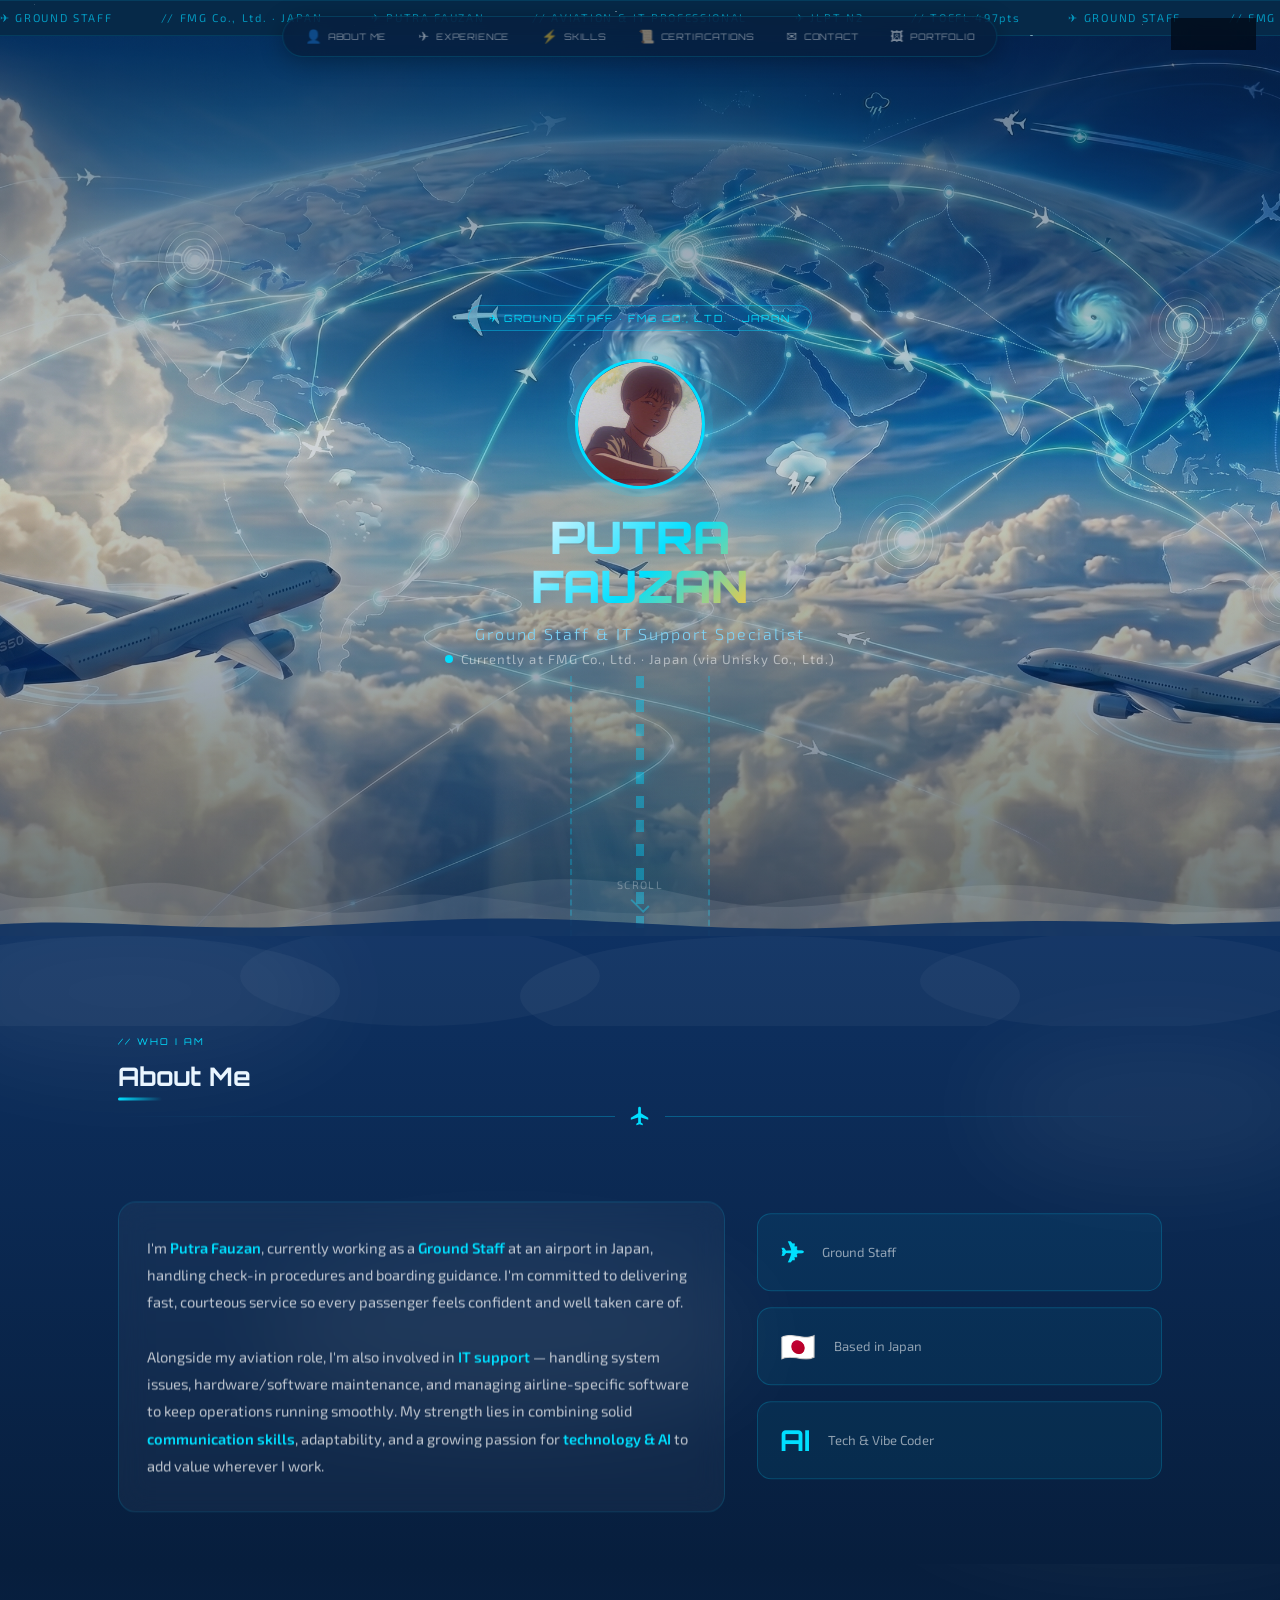
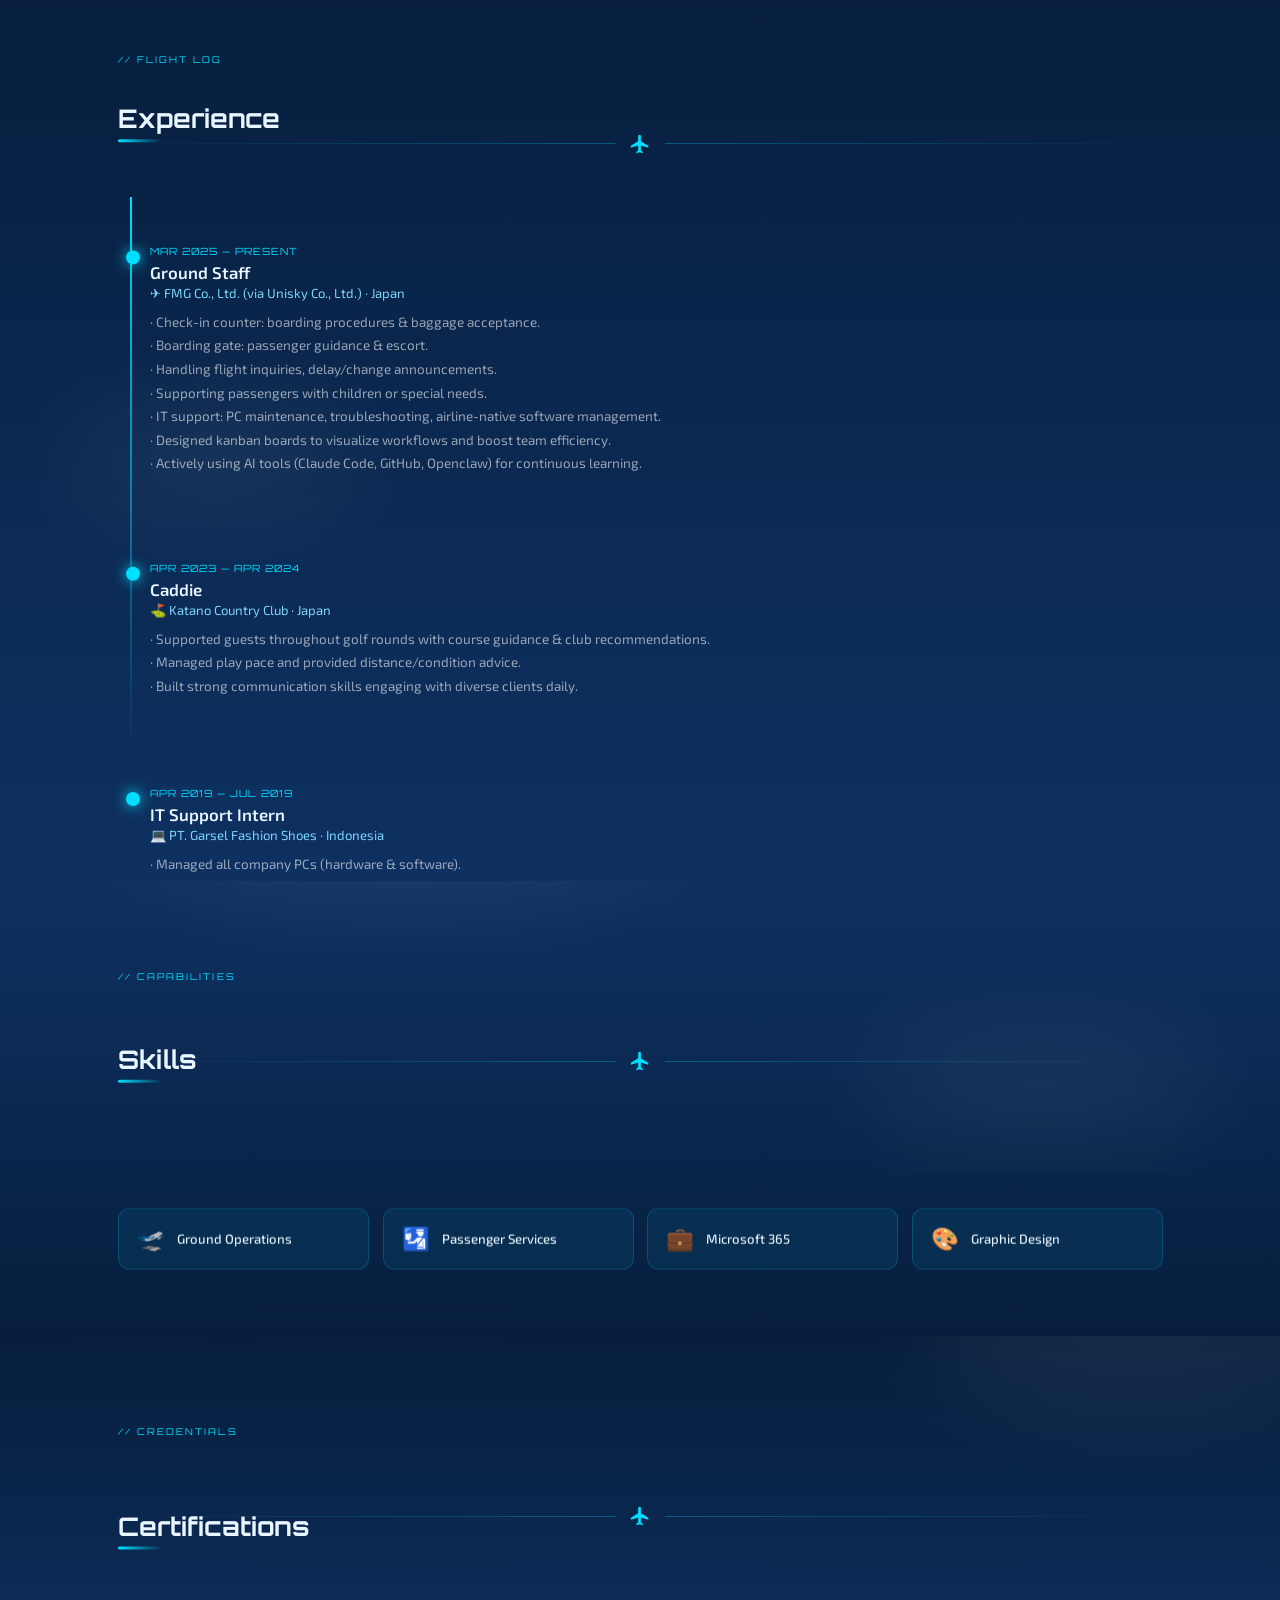
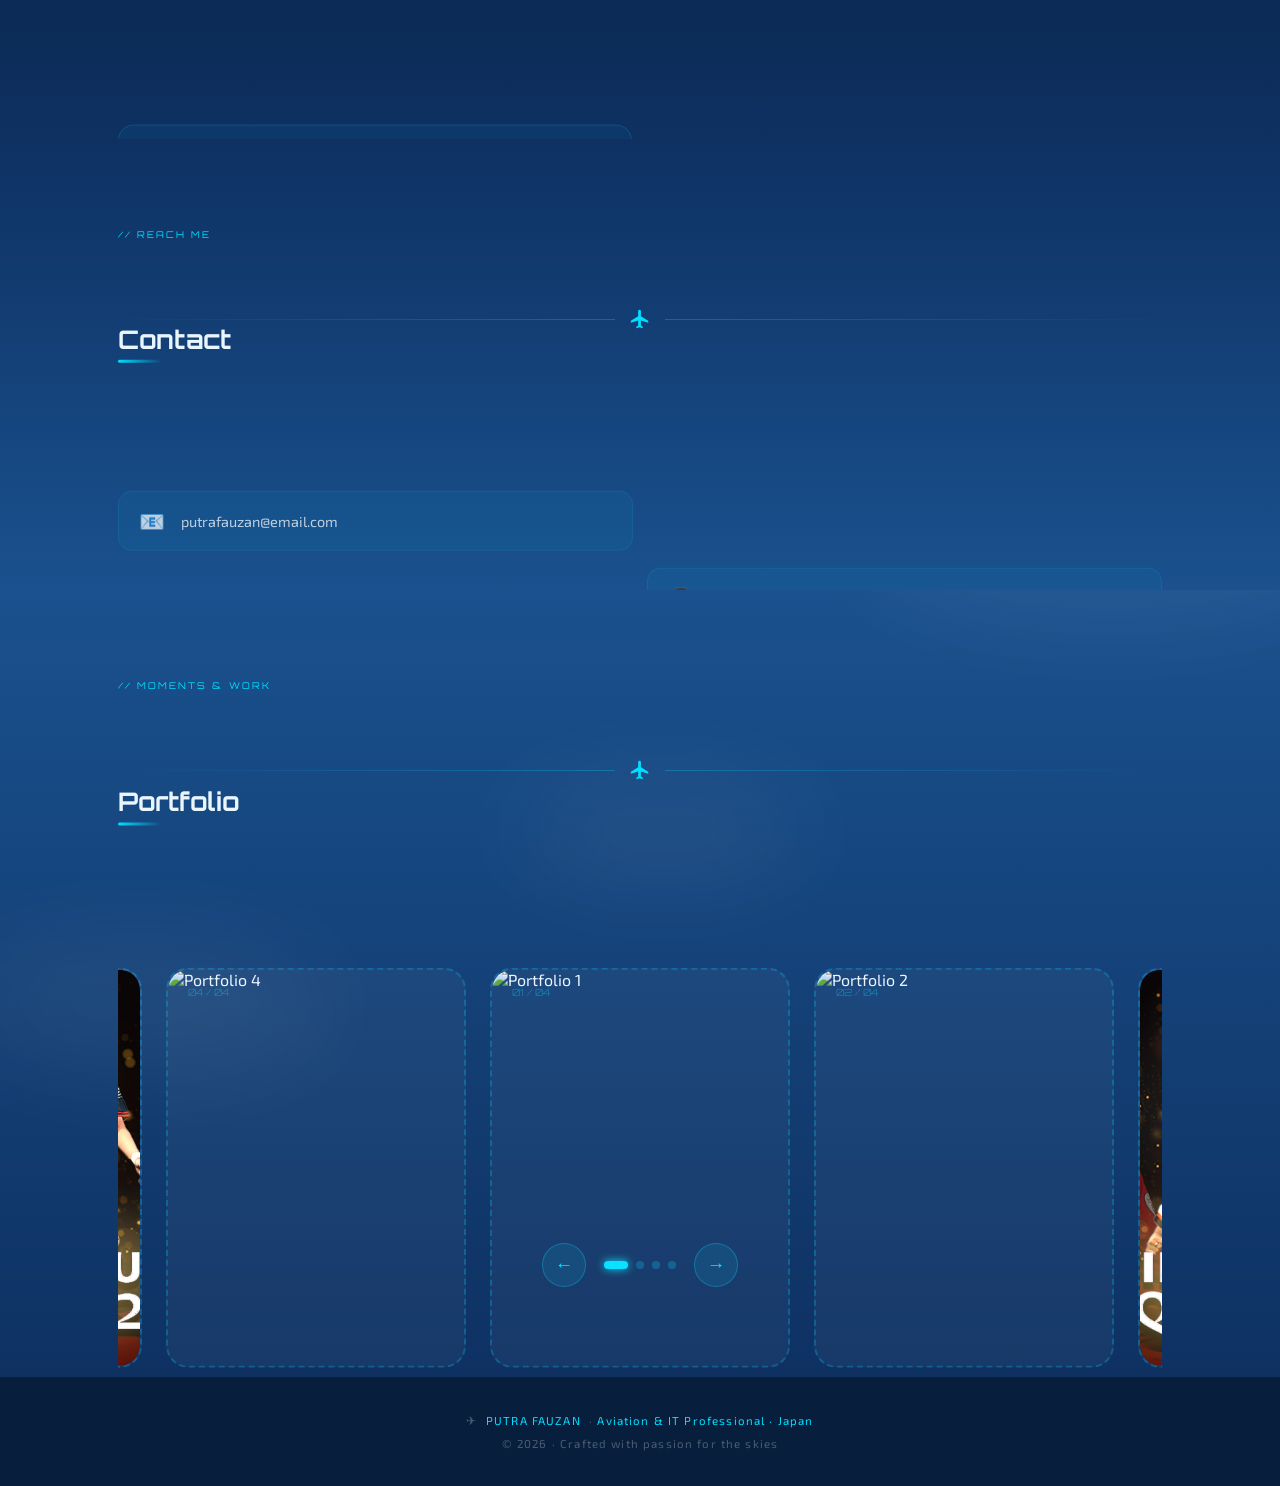
==== commit e3de7838: "Add portfolio4 image to carousel slot 04 Co-Authored-By: Claude Sonnet 4.6 <noreply@anthropic.com>" ====
--- a/index.html
+++ b/index.html
@@ -296,7 +296,7 @@
           <div class="porto-card tilt"><span class="porto-num">01 / 04</span><img src="Image/portfolio1.png" alt="Portfolio 1" class="porto-img" /></div>
           <div class="porto-card tilt"><span class="porto-num">02 / 04</span><img src="Image/portfolio2.png" alt="Portfolio 2" class="porto-img" /></div>
           <div class="porto-card tilt"><span class="porto-num">03 / 04</span><img src="Image/portfolio3.png" alt="Portfolio 3" class="porto-img" /></div>
-          <div class="porto-card tilt"><span class="porto-num">04 / 04</span><div class="plus-ico">＋</div><span class="card-lbl" data-i18n="addPhoto">ADD PHOTO</span></div>
+          <div class="porto-card tilt"><span class="porto-num">04 / 04</span><img src="Image/portfolio4.png" alt="Portfolio 4" class="porto-img" /></div>
         </div>
       </div>
       <div class="carousel-controls">
--- a/style.css
+++ b/style.css
@@ -294,11 +294,11 @@
 
     /* ── PORTFOLIO ── */
     #portfolio { background: linear-gradient(180deg, var(--mid) 0%, var(--deep) 100%); overflow: hidden; }
-    .carousel-track-wrap { overflow: hidden; }
+    .carousel-track-wrap { overflow: hidden; position: relative; }
     .carousel-track {
       display: flex; gap: 24px;
-      transition: transform .55s cubic-bezier(.4,0,.2,1);
       will-change: transform;
+      /* transition managed by JS */
     }
     .porto-card {
       flex: 0 0 300px;
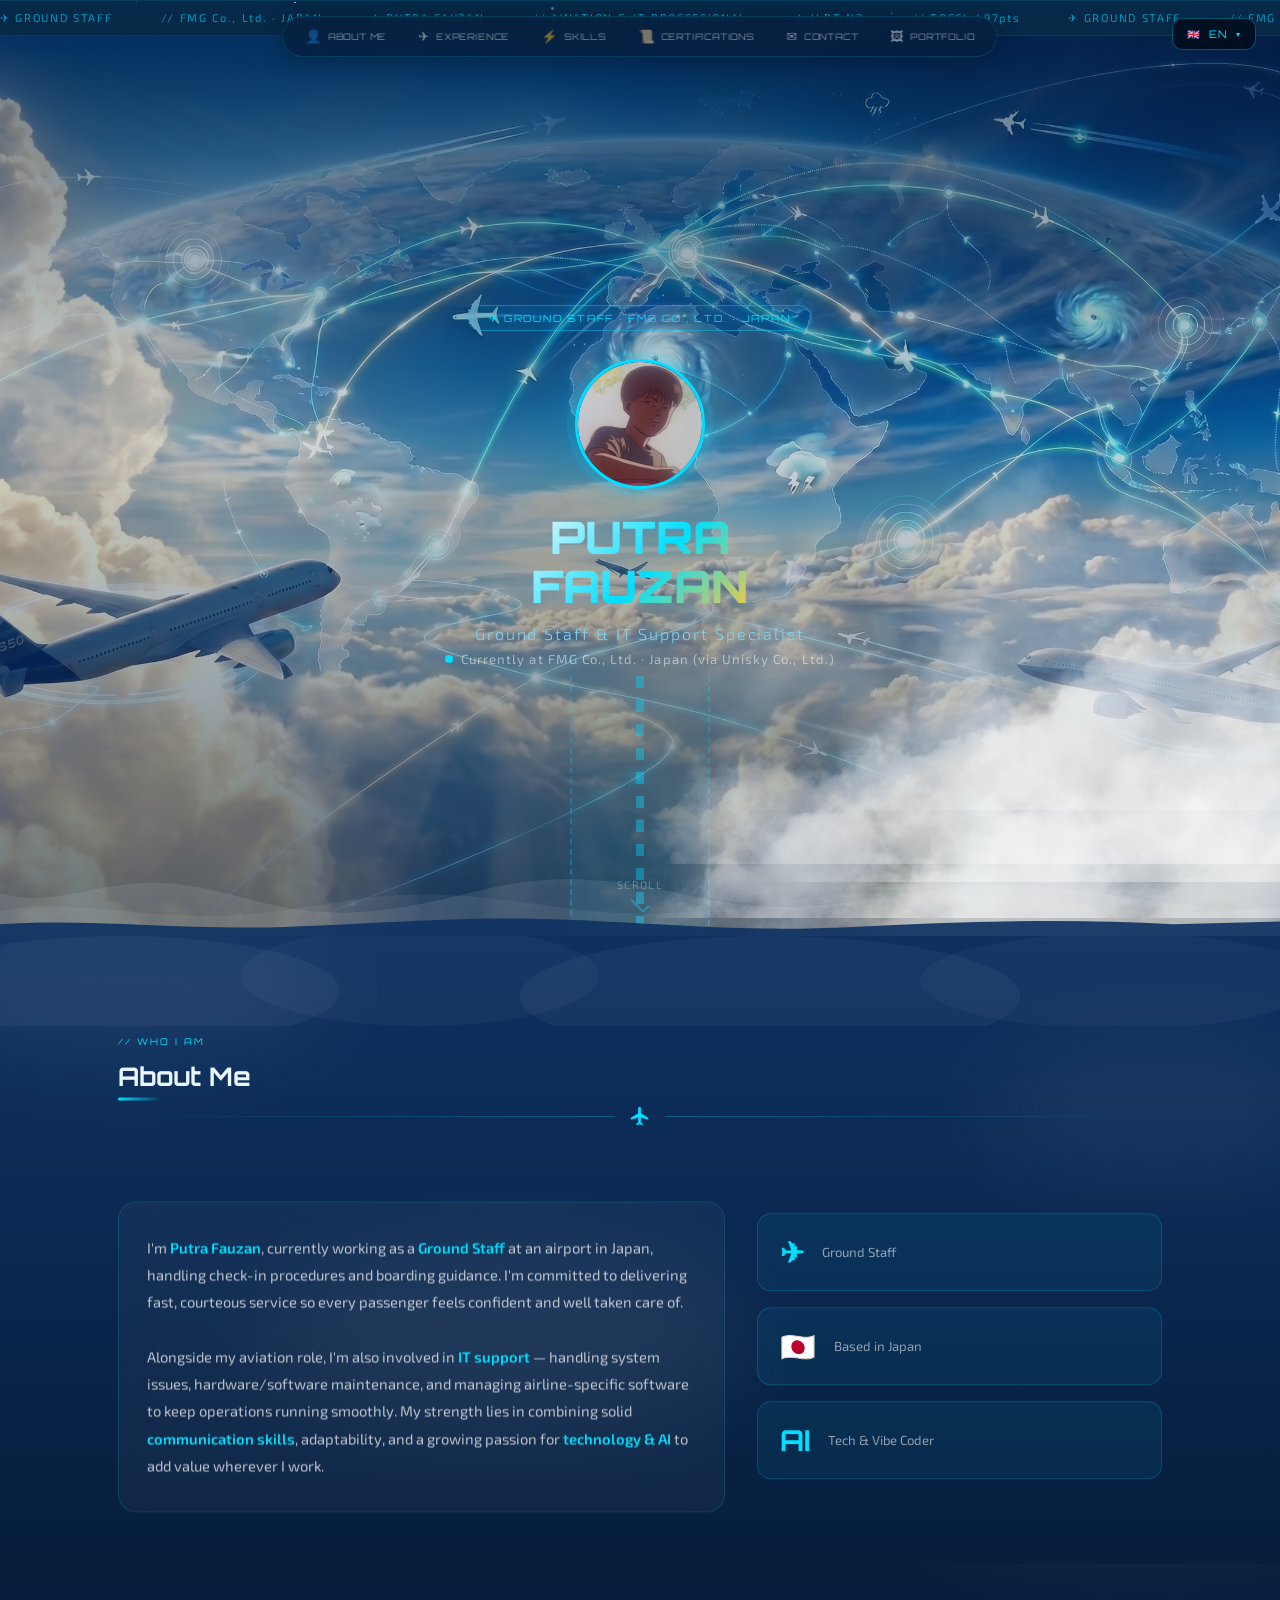
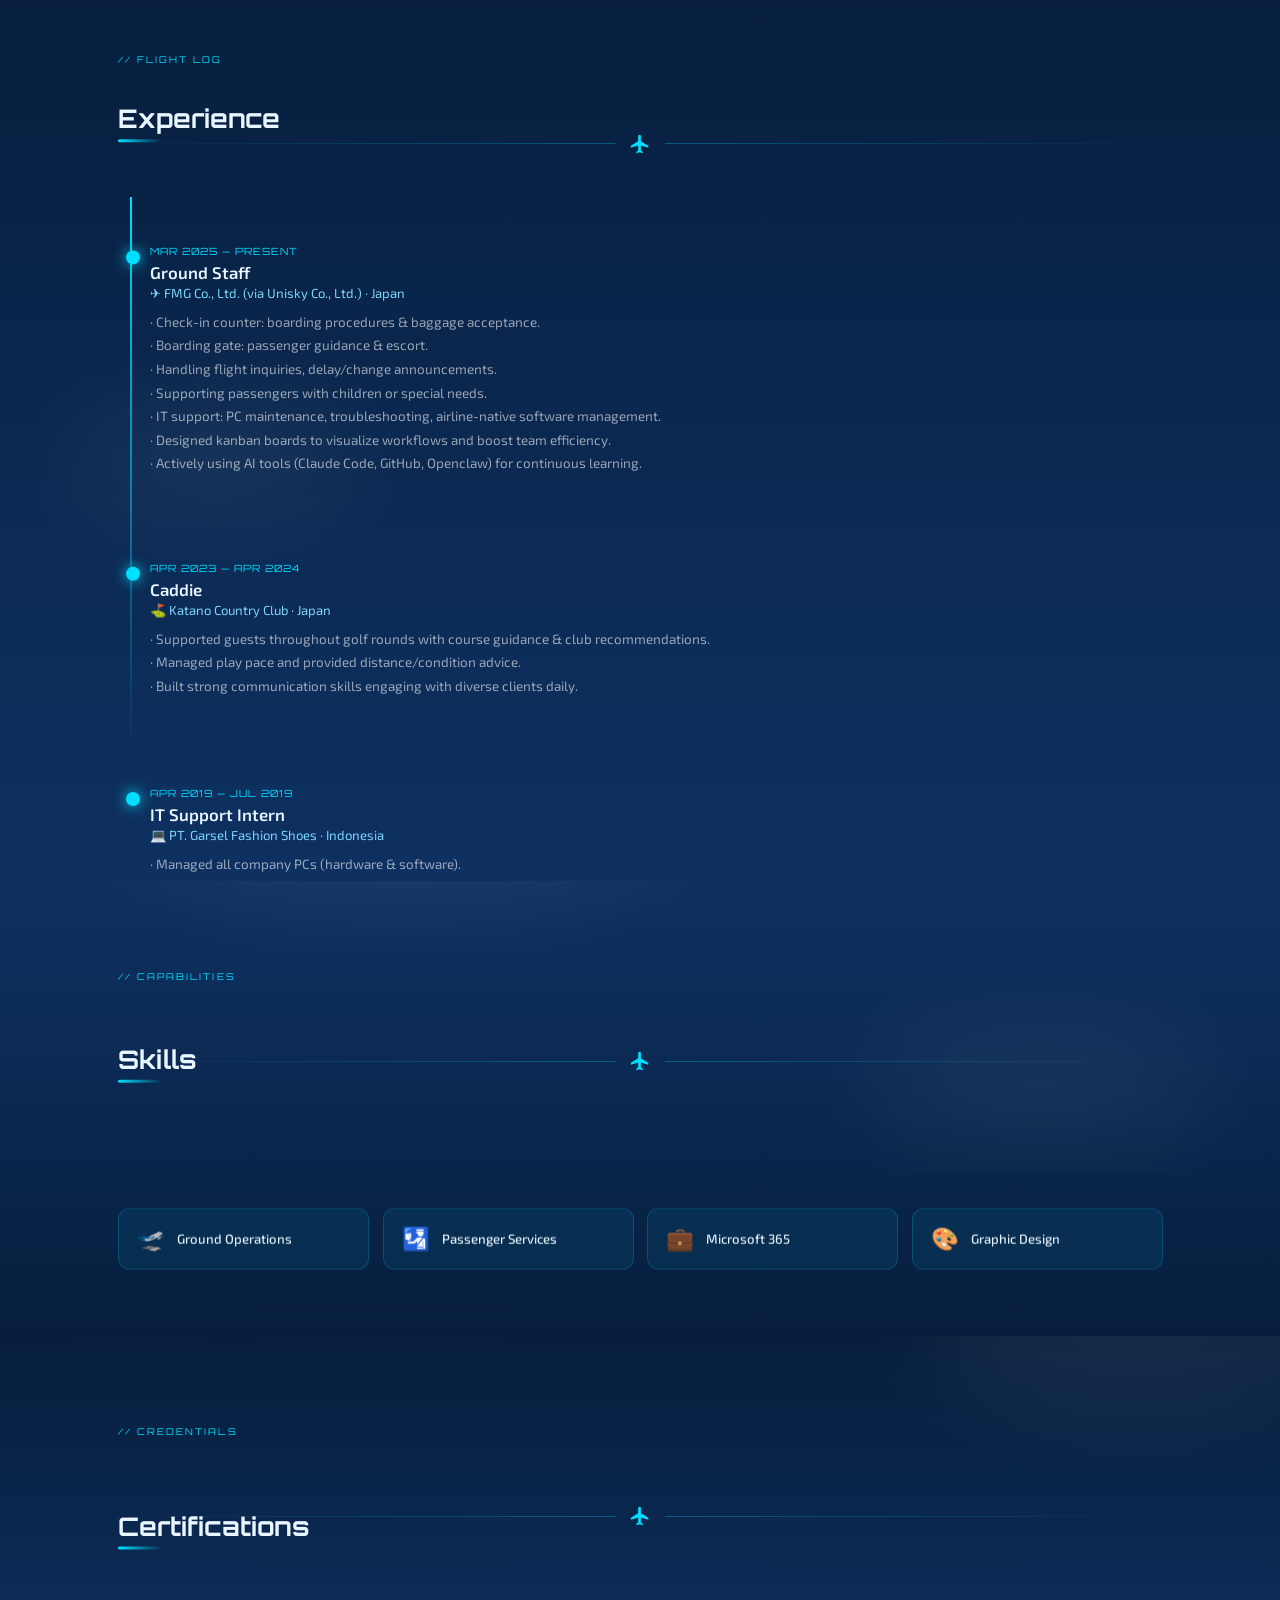
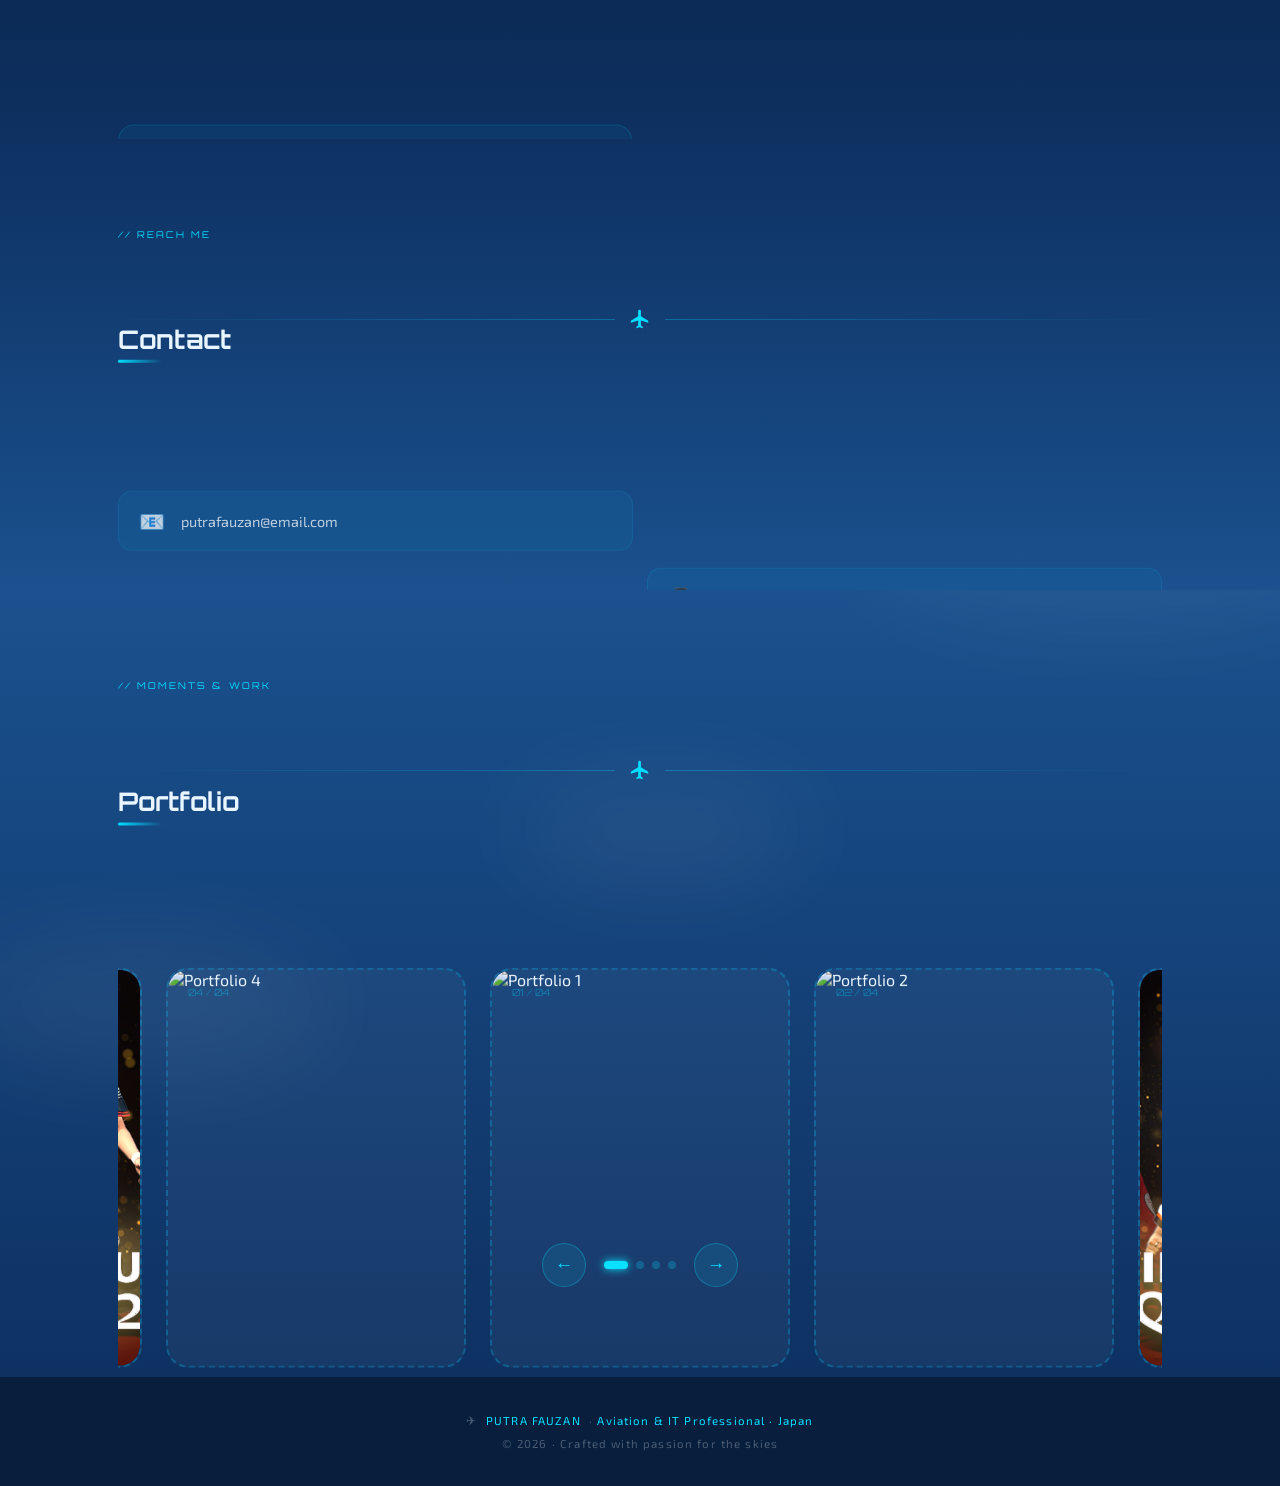
==== commit 6e894fb8: "Add cloud parallax animation to hero section Integrate 5 cloud PNG layers from CloundAnimationParall" ====
--- a/index.html
+++ b/index.html
@@ -82,6 +82,16 @@
 <!-- HERO -->
 <section id="hero">
   <div class="runway"></div>
+
+  <!-- Cloud parallax layer (behind content) -->
+  <div class="hero-clouds">
+    <img src="Image/cloud1.png" style="--i:1" alt="">
+    <img src="Image/cloud2.png" style="--i:2" alt="">
+    <img src="Image/cloud3.png" style="--i:3" alt="">
+    <img src="Image/cloud4.png" style="--i:4" alt="">
+    <img src="Image/cloud5.png" style="--i:5" alt="">
+  </div>
+
   <div class="hero-content">
     <p class="badge" data-i18n="badge">✈ Ground Staff · FMG Co., Ltd. · Japan</p>
     <div class="hero-avatar">
--- a/style.css
+++ b/style.css
@@ -102,6 +102,30 @@
         url('Image/hero-bg.png') center/cover no-repeat;
       overflow: hidden;
     }
+    /* ── HERO CLOUD ANIMATION ── */
+    .hero-clouds {
+      position: absolute; inset: 0;
+      overflow: hidden; pointer-events: none;
+      z-index: 1;
+    }
+    .hero-clouds img {
+      position: absolute;
+      max-width: 100%;
+      animation: hero-cloud-drift calc(8s * var(--i)) linear infinite;
+      opacity: 0.55;
+      filter: brightness(1.1) drop-shadow(0 4px 24px rgba(180,220,255,0.18));
+    }
+    /* Stagger vertical positions & starting offsets per cloud */
+    .hero-clouds img:nth-child(1) { bottom: 0%;  animation-delay: calc(-8s * 0.1); }
+    .hero-clouds img:nth-child(2) { bottom: 8%;  animation-delay: calc(-8s * 0.5); opacity: 0.4; }
+    .hero-clouds img:nth-child(3) { bottom: 2%;  animation-delay: calc(-8s * 0.3); opacity: 0.6; }
+    .hero-clouds img:nth-child(4) { bottom: 14%; animation-delay: calc(-8s * 0.7); opacity: 0.35; }
+    .hero-clouds img:nth-child(5) { bottom: 6%;  animation-delay: calc(-8s * 0.2); opacity: 0.5; }
+    @keyframes hero-cloud-drift {
+      0%   { transform: translateX(-100%); }
+      100% { transform: translateX(100vw); }
+    }
+
     .runway {
       position: absolute; bottom: 0; left: 50%; transform: translateX(-50%);
       width: 140px; height: 260px;
@@ -465,6 +489,7 @@
     .hero-content {
       display: flex; flex-direction: column; align-items: center;
       will-change: transform;
+      position: relative; z-index: 2;
     }
 
     /* ── TILT ── */
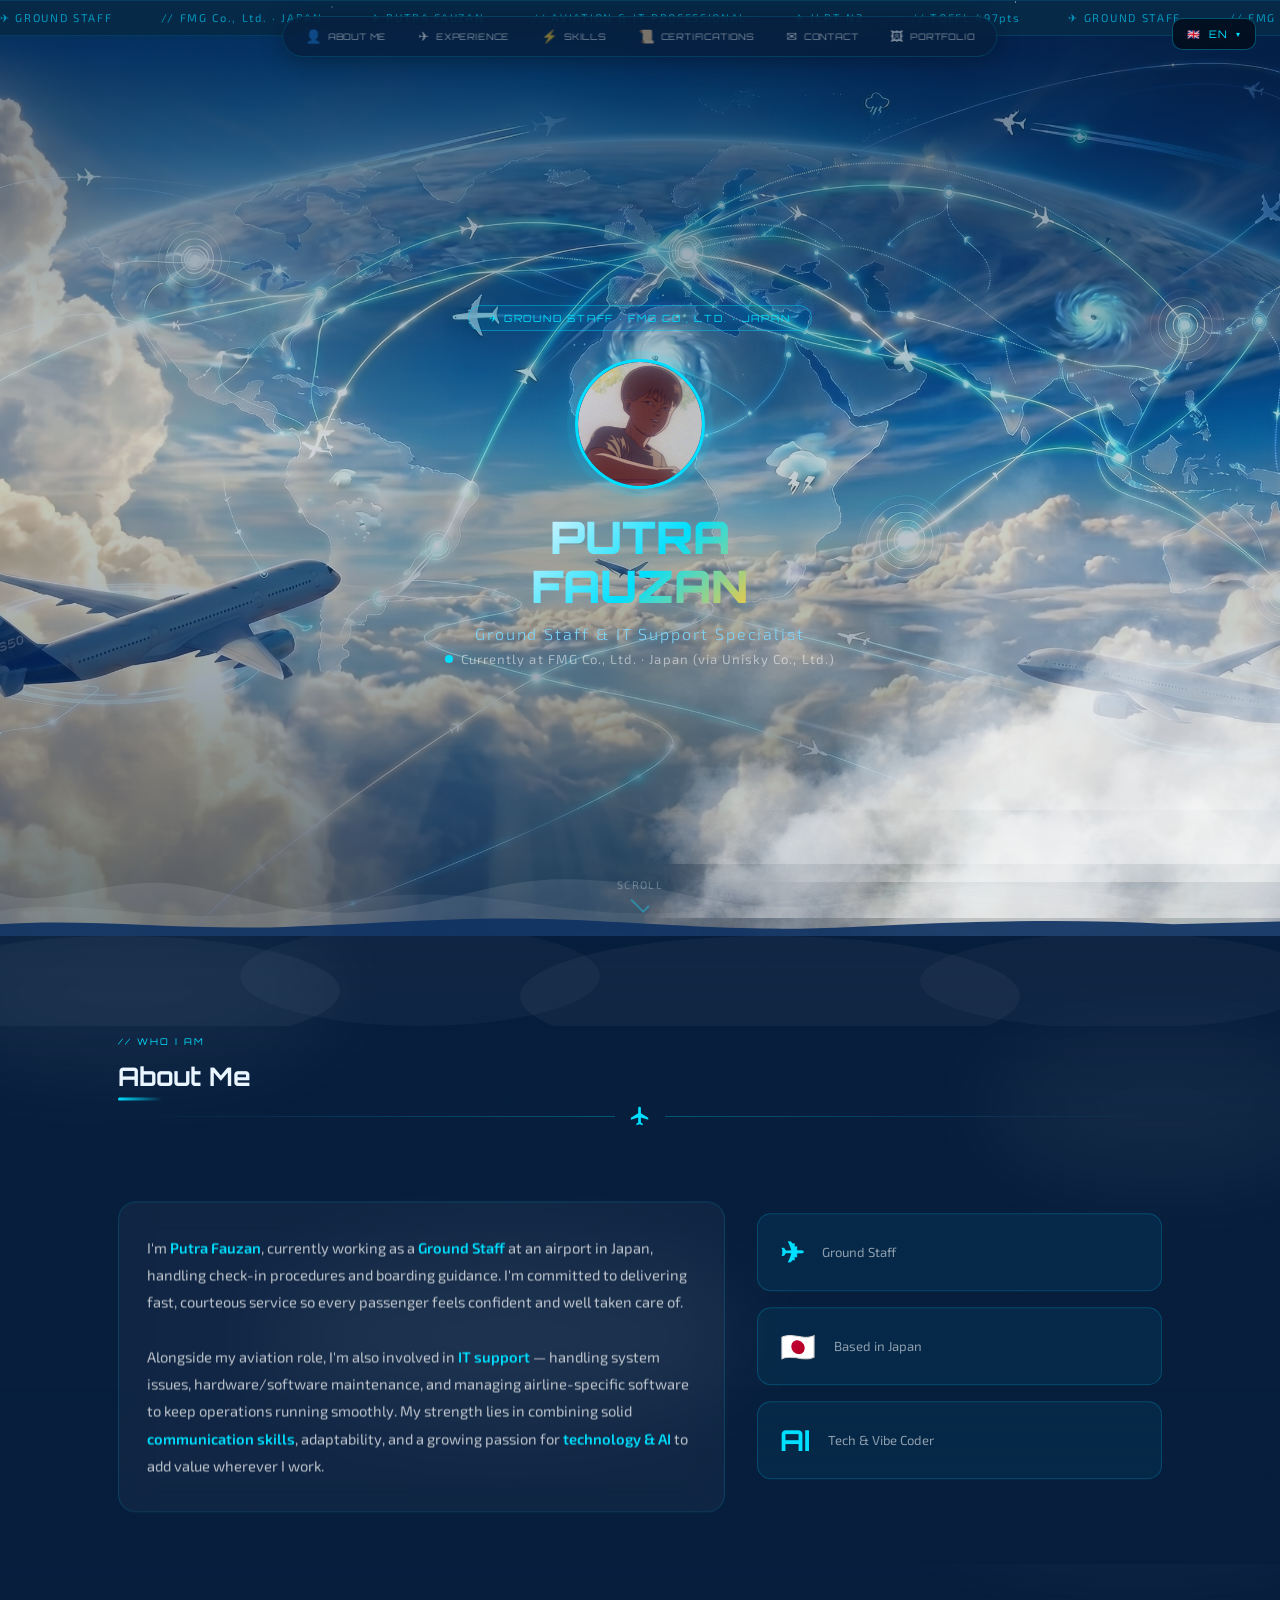
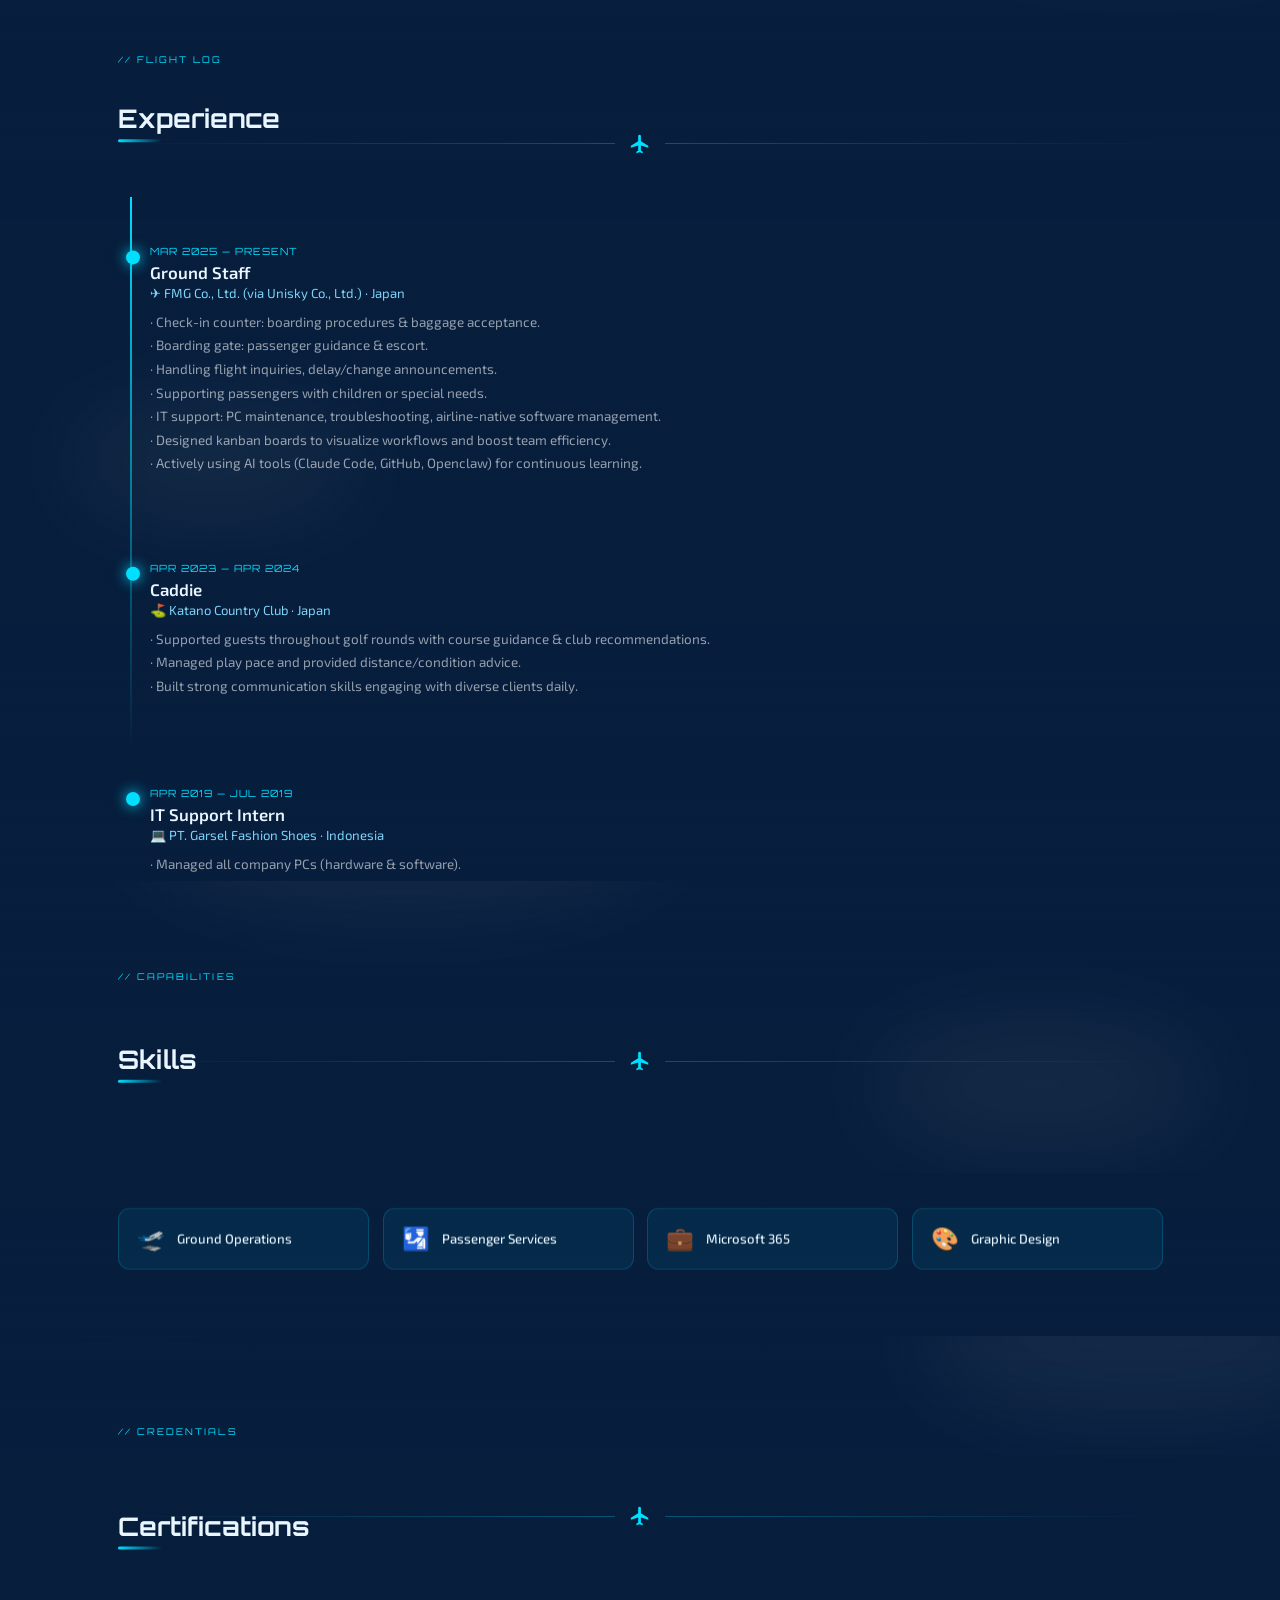
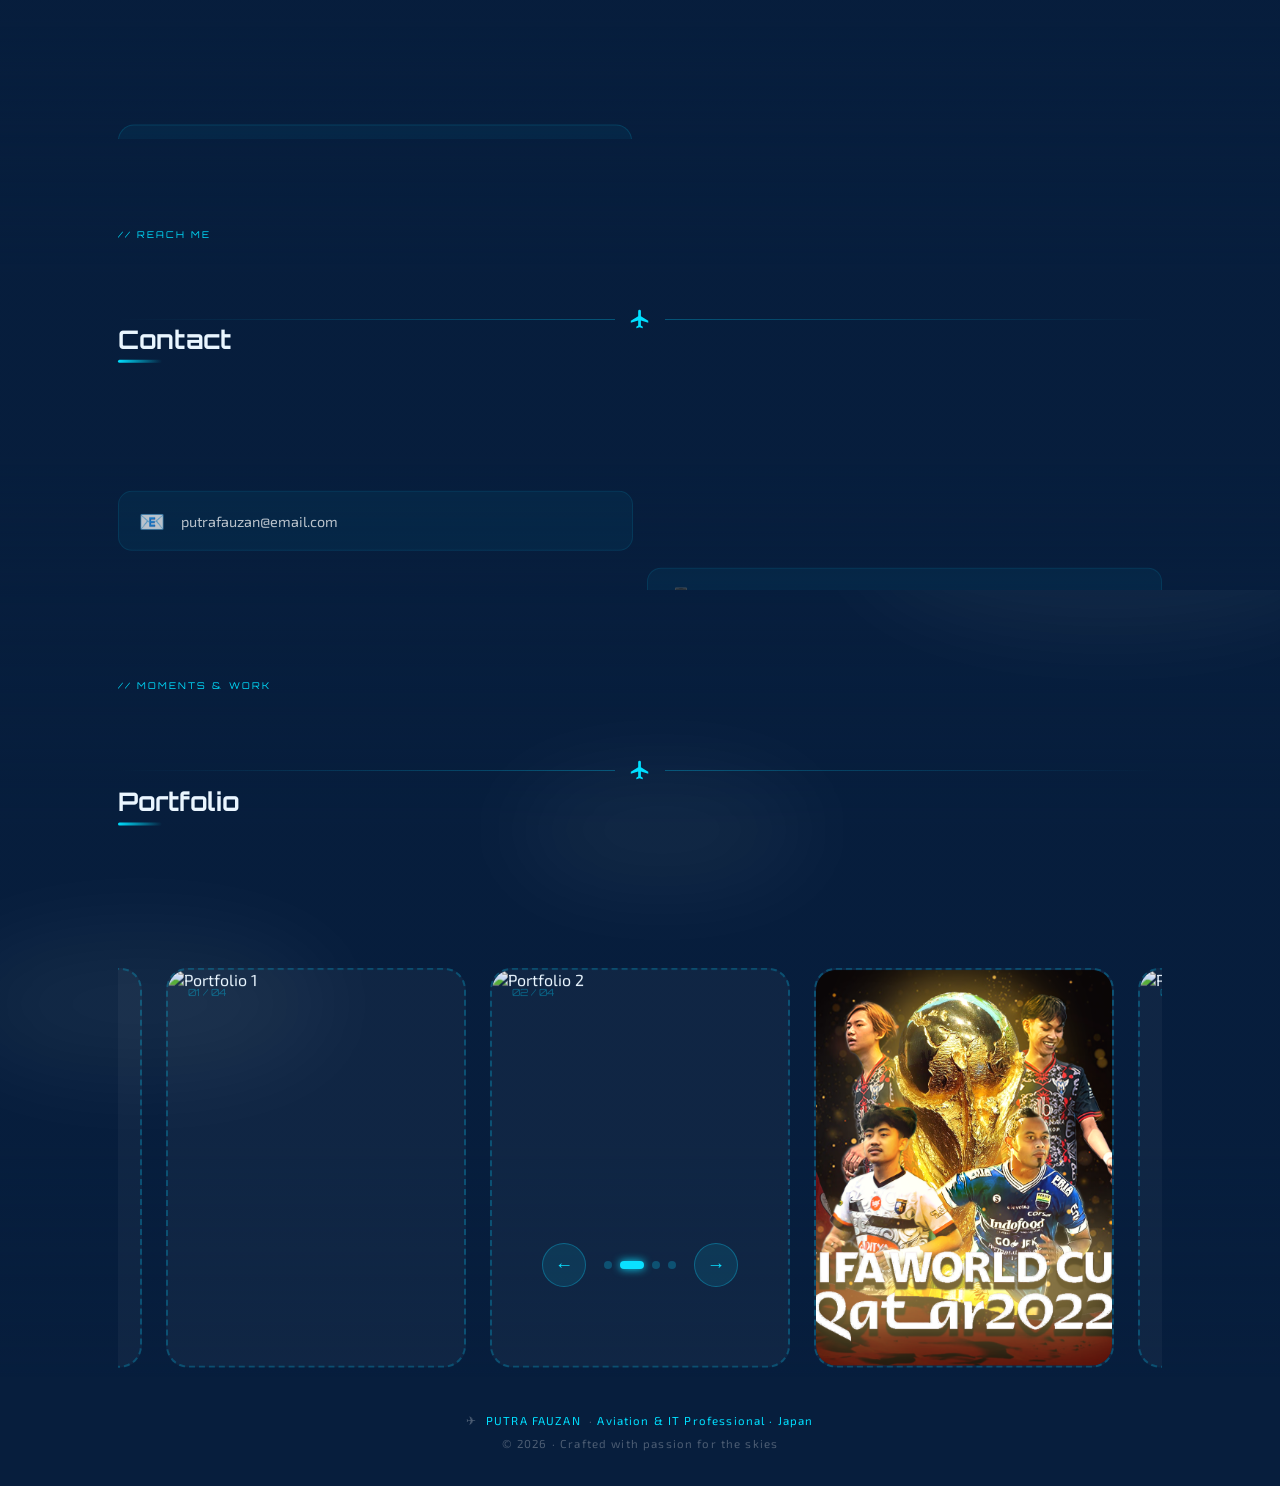
==== commit 4609c6ef: "Remove runway decoration from hero section Co-Authored-By: Claude Sonnet 4.6 <noreply@anthropic.com>" ====
--- a/index.html
+++ b/index.html
@@ -81,8 +81,6 @@
 
 <!-- HERO -->
 <section id="hero">
-  <div class="runway"></div>
-
   <!-- Cloud parallax layer (behind content) -->
   <div class="hero-clouds">
     <img src="Image/cloud1.png" style="--i:1" alt="">
--- a/style.css
+++ b/style.css
@@ -111,7 +111,7 @@
     .hero-clouds img {
       position: absolute;
       max-width: 100%;
-      animation: hero-cloud-drift calc(8s * var(--i)) linear infinite;
+      animation: hero-cloud-drift calc(28s * var(--i)) linear infinite;
       opacity: 0.55;
       filter: brightness(1.1) drop-shadow(0 4px 24px rgba(180,220,255,0.18));
     }
@@ -229,7 +229,11 @@
     .wing-divider svg { width:22px; color:var(--accent); flex-shrink:0; }
 
     /* ── ABOUT ── */
-    #about { background: linear-gradient(180deg, var(--deep) 0%, var(--navy) 100%); }
+    #about {
+      background:
+        linear-gradient(180deg, rgba(7,30,61,0.88) 0%, rgba(7,30,61,0.55) 30%, rgba(7,30,61,0.55) 70%, rgba(7,30,61,0.88) 100%),
+        url('Image/aboutme.jpeg') center/cover no-repeat fixed;
+    }
     .about-grid {
       display: grid; grid-template-columns: 3fr 2fr; gap: 32px; align-items: start;
     }
@@ -248,7 +252,11 @@
     .stat-lbl { font-size: .82rem; color: rgba(255,255,255,.55); line-height: 1.4; }
 
     /* ── EXPERIENCE ── */
-    #experience { background: linear-gradient(180deg, var(--navy) 0%, var(--deep) 100%); }
+    #experience {
+      background:
+        linear-gradient(180deg, rgba(7,30,61,0.88) 0%, rgba(7,30,61,0.55) 30%, rgba(7,30,61,0.55) 70%, rgba(7,30,61,0.88) 100%),
+        url('Image/exp.png') center/cover no-repeat fixed;
+    }
     .timeline { position: relative; padding-left: 32px; max-width: 800px; }
     .timeline::before {
       content:''; position:absolute; left:12px; top:6px; bottom:0;
@@ -266,7 +274,11 @@
     .tl-desc { font-size:.84rem; color:rgba(255,255,255,.58); line-height:1.75; }
 
     /* ── SKILLS ── */
-    #skills { background: linear-gradient(180deg, var(--deep) 0%, var(--navy) 100%); }
+    #skills {
+      background:
+        linear-gradient(180deg, rgba(7,30,61,0.88) 0%, rgba(7,30,61,0.55) 30%, rgba(7,30,61,0.55) 70%, rgba(7,30,61,0.88) 100%),
+        url('Image/skill.png') center/cover no-repeat fixed;
+    }
     .skills-grid { display: grid; grid-template-columns: repeat(4,1fr); gap: 14px; }
     @media (max-width: 900px) { .skills-grid { grid-template-columns: repeat(2,1fr); } }
     @media (max-width: 480px) { .skills-grid { grid-template-columns: 1fr; } }
@@ -281,7 +293,11 @@
     .skill-name { font-size: .82rem; font-weight: 500; color: var(--white); }
 
     /* ── CERTIFICATIONS ── */
-    #certifications { background: linear-gradient(180deg, var(--navy) 0%, var(--deep) 100%); }
+    #certifications {
+      background:
+        linear-gradient(180deg, rgba(7,30,61,0.88) 0%, rgba(7,30,61,0.55) 30%, rgba(7,30,61,0.55) 70%, rgba(7,30,61,0.88) 100%),
+        url('Image/certif.png') center top/cover no-repeat fixed;
+    }
     .cert-grid { display: grid; grid-template-columns: 1fr 1fr; gap: 16px; }
     @media (max-width: 640px) { .cert-grid { grid-template-columns: 1fr; } }
     .cert-item {
@@ -303,7 +319,11 @@
     }
 
     /* ── CONTACT ── */
-    #contact { background: linear-gradient(180deg, var(--deep) 0%, var(--mid) 100%); }
+    #contact {
+      background:
+        linear-gradient(180deg, rgba(7,30,61,0.88) 0%, rgba(7,30,61,0.55) 30%, rgba(7,30,61,0.55) 70%, rgba(7,30,61,0.88) 100%),
+        url('Image/contact.png') center/cover no-repeat fixed;
+    }
     .contact-grid { display: grid; grid-template-columns: 1fr 1fr; gap: 14px; }
     @media (max-width: 640px) { .contact-grid { grid-template-columns: 1fr; } }
     .contact-item {
@@ -317,7 +337,12 @@
     .contact-item .ico { font-size: 1.3rem; flex-shrink: 0; }
 
     /* ── PORTFOLIO ── */
-    #portfolio { background: linear-gradient(180deg, var(--mid) 0%, var(--deep) 100%); overflow: hidden; }
+    #portfolio {
+      background:
+        linear-gradient(180deg, rgba(7,30,61,0.88) 0%, rgba(7,30,61,0.55) 30%, rgba(7,30,61,0.55) 70%, rgba(7,30,61,0.88) 100%),
+        url('Image/portfolio.png') center/cover no-repeat fixed;
+      overflow: hidden;
+    }
     .carousel-track-wrap { overflow: hidden; position: relative; }
     .carousel-track {
       display: flex; gap: 24px;
@@ -566,4 +591,11 @@
       .hero-avatar { width: 96px; height: 96px; }
       .porto-card { height: 280px; }
       .glass { padding: 18px 14px; }
+    }
+
+    /* ── Disable fixed bg attachment on touch devices (iOS bug) ── */
+    @media (max-width: 900px) {
+      #about, #experience, #skills, #certifications, #contact, #portfolio {
+        background-attachment: scroll;
+      }
     }
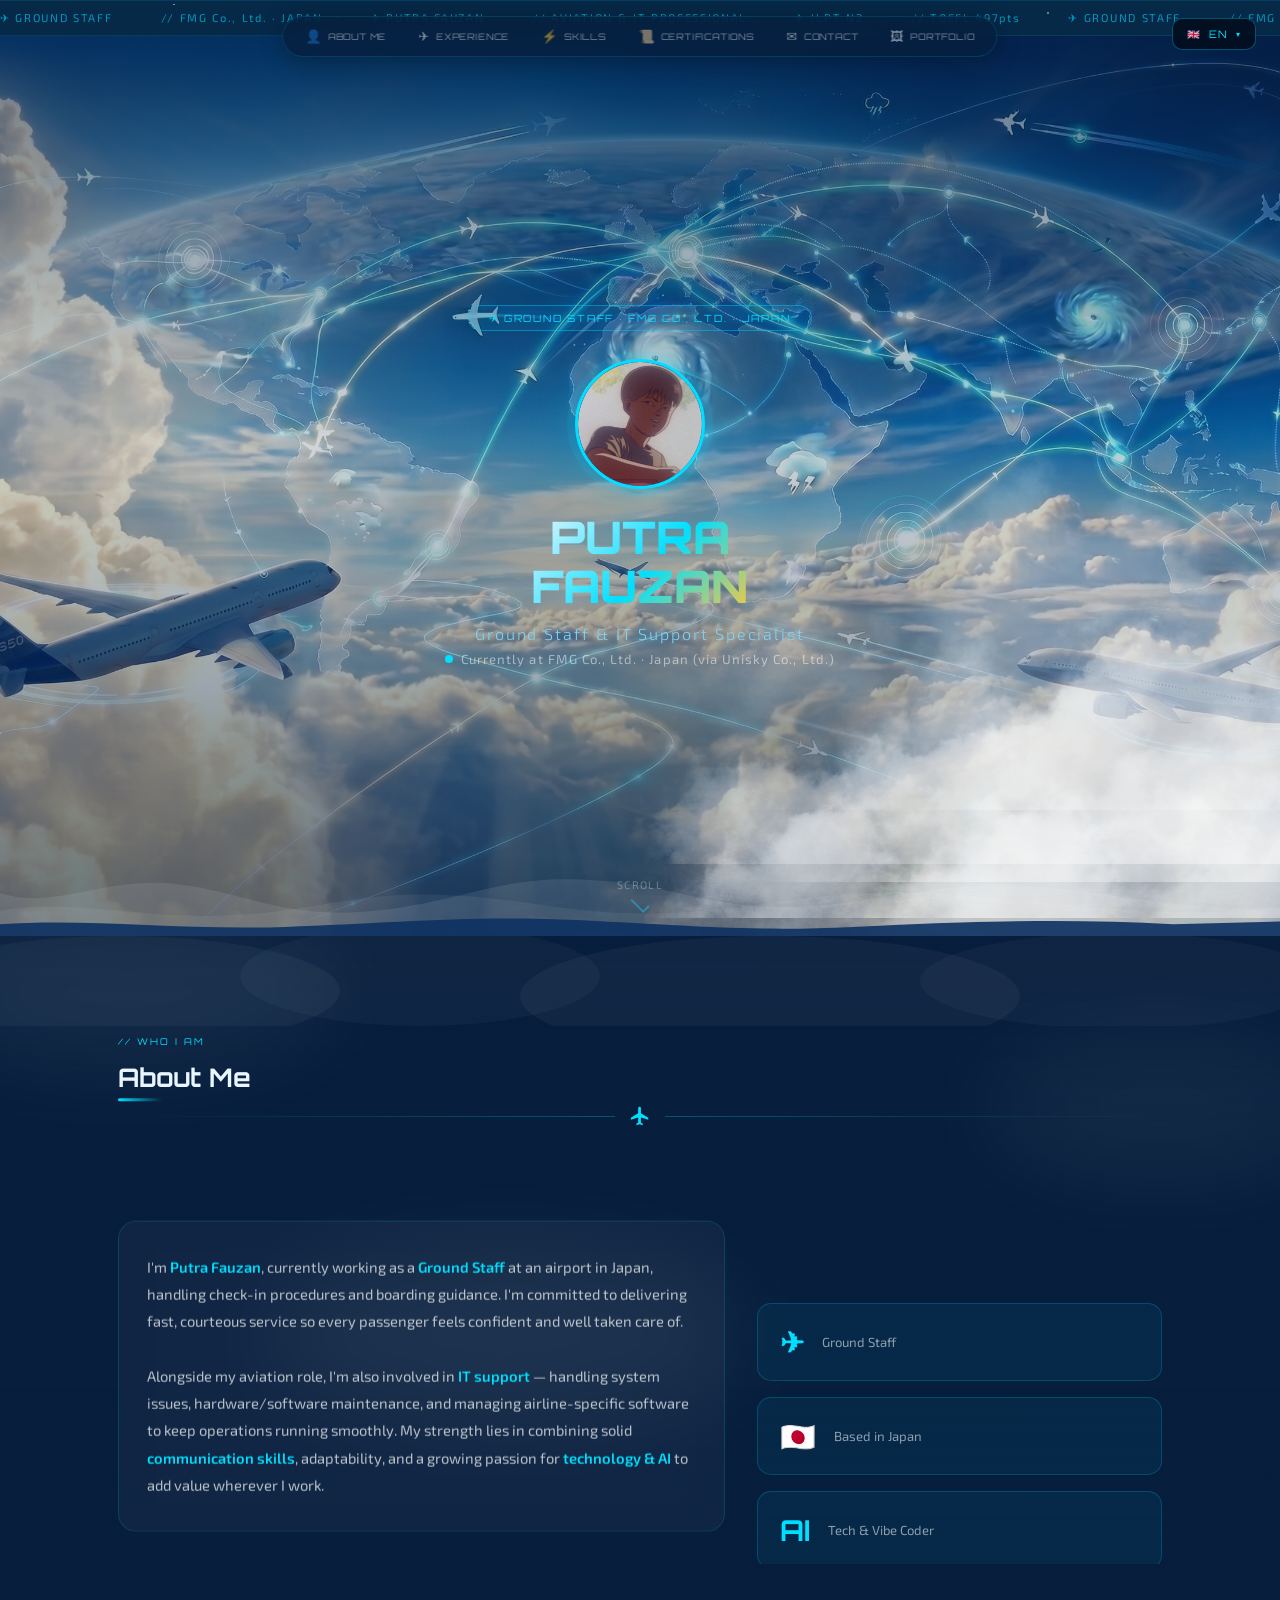
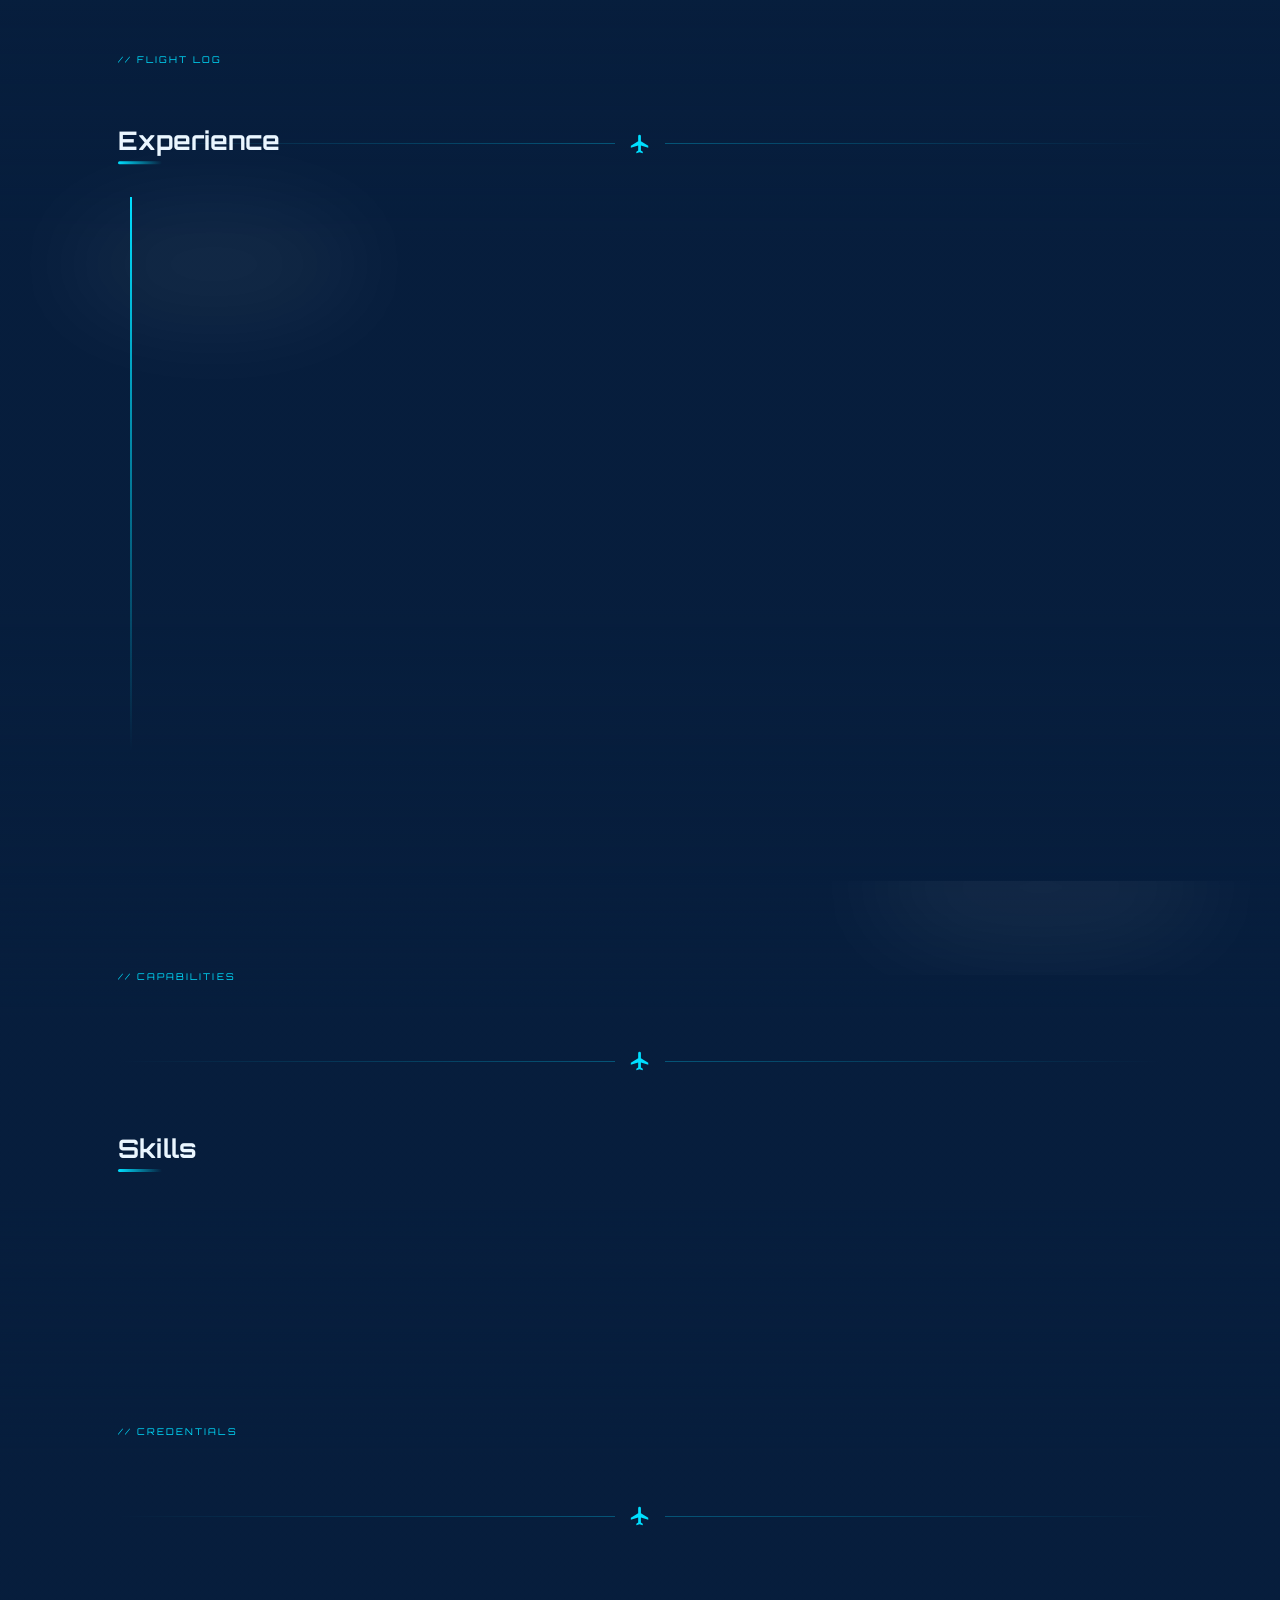
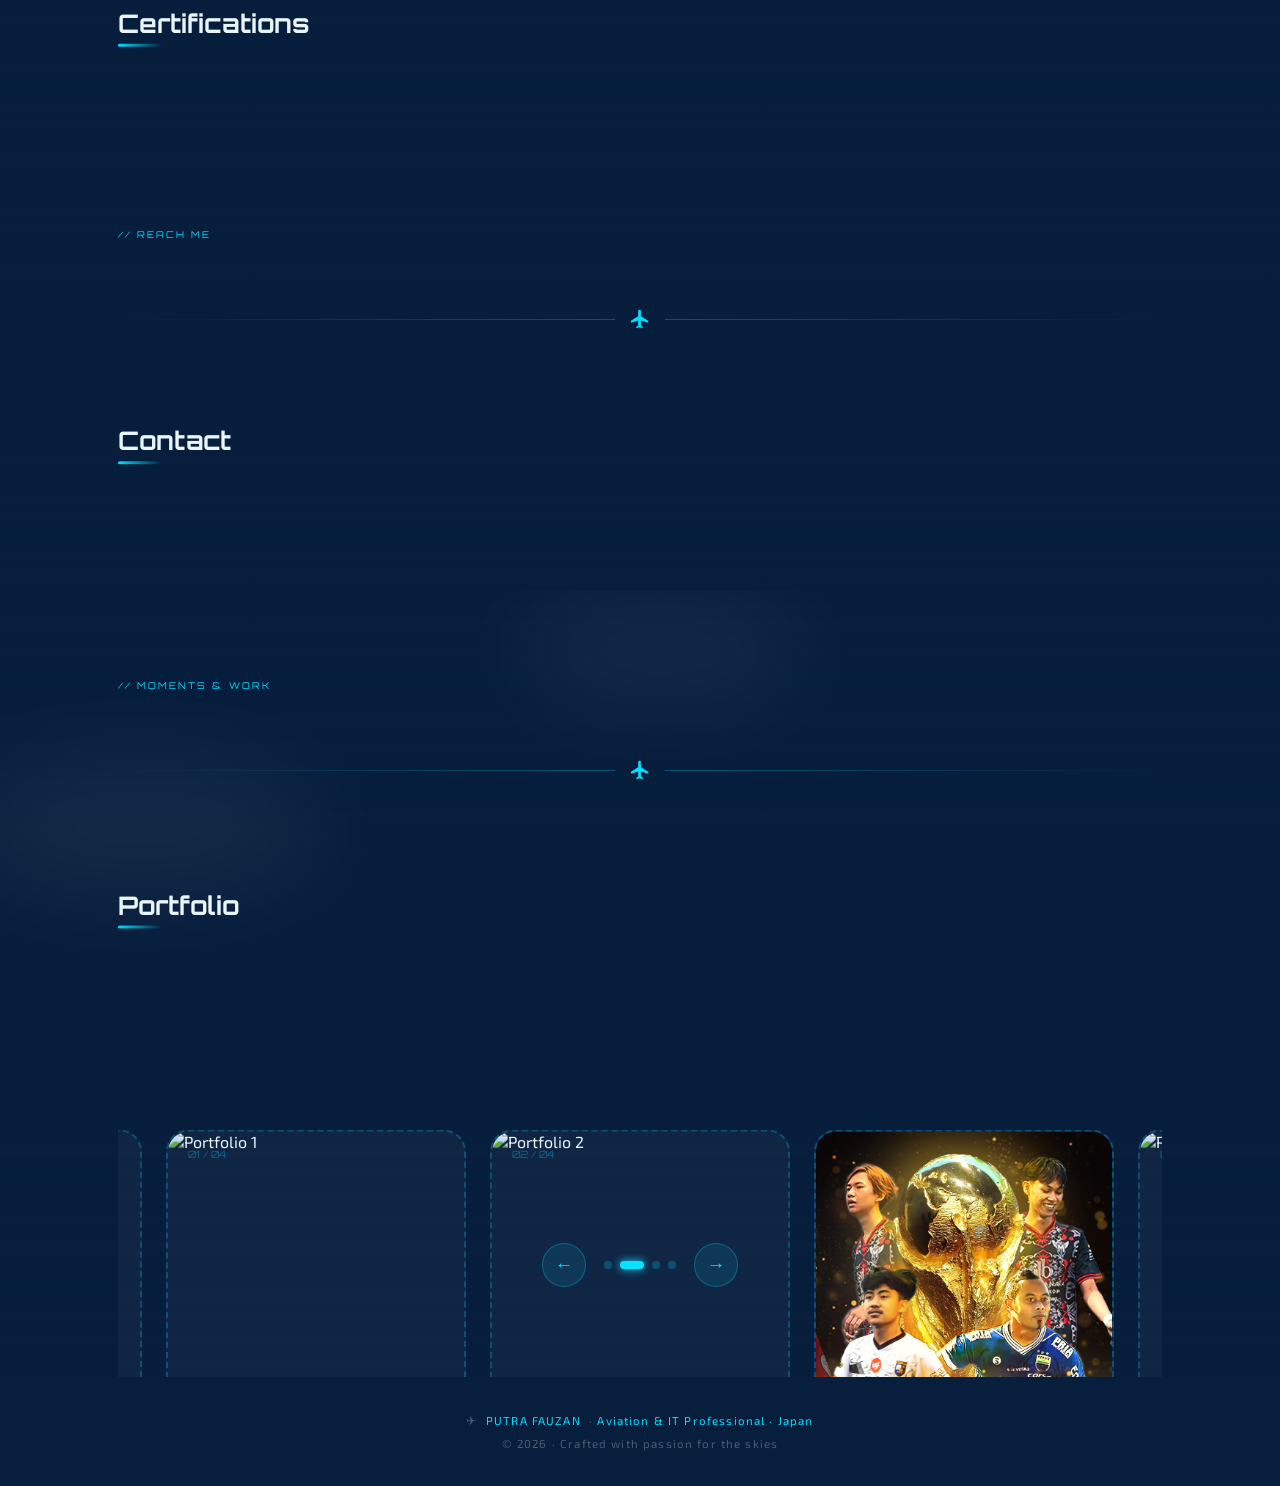
==== commit f7b74056: "Remove flying plane animation from behind navbar Co-Authored-By: Claude Sonnet 4.6 <noreply@anthropi" ====
--- a/index.html
+++ b/index.html
@@ -53,19 +53,6 @@
   </div>
 </div>
 
-<!-- PLANE -->
-<div id="plane-wrap">
-  <svg viewBox="0 0 80 36" fill="none" xmlns="http://www.w3.org/2000/svg">
-    <path d="M70 18L10 4l6 10-6 4 6 4L10 32z" fill="url(#pg)" />
-    <path d="M30 18L18 10v16z" fill="rgba(0,212,255,.4)"/>
-    <path d="M46 18L38 12v12z" fill="rgba(0,212,255,.3)"/>
-    <defs>
-      <linearGradient id="pg" x1="10" y1="18" x2="70" y2="18" gradientUnits="userSpaceOnUse">
-        <stop stop-color="#5bc4f5"/><stop offset="1" stop-color="#00d4ff" stop-opacity=".7"/>
-      </linearGradient>
-    </defs>
-  </svg>
-</div>
 
 <!-- TICKER -->
 <div class="ticker-wrap">
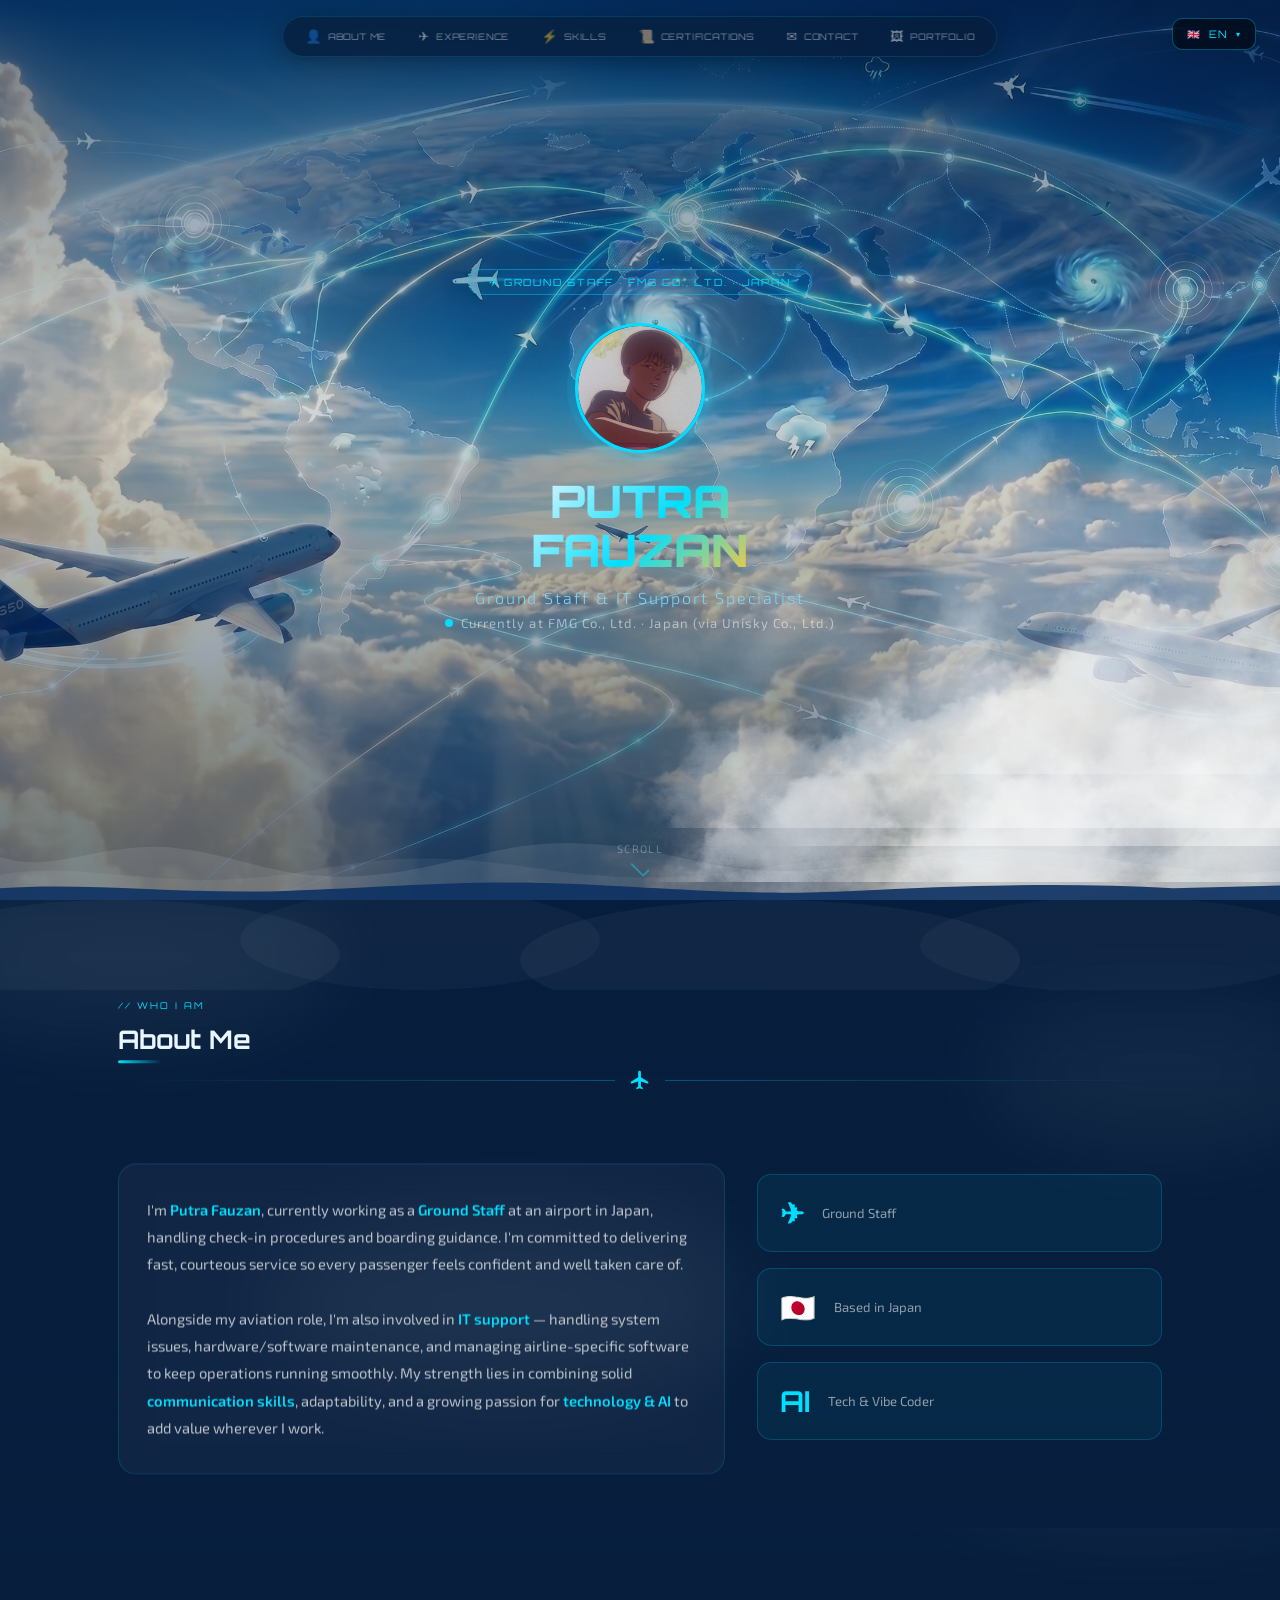
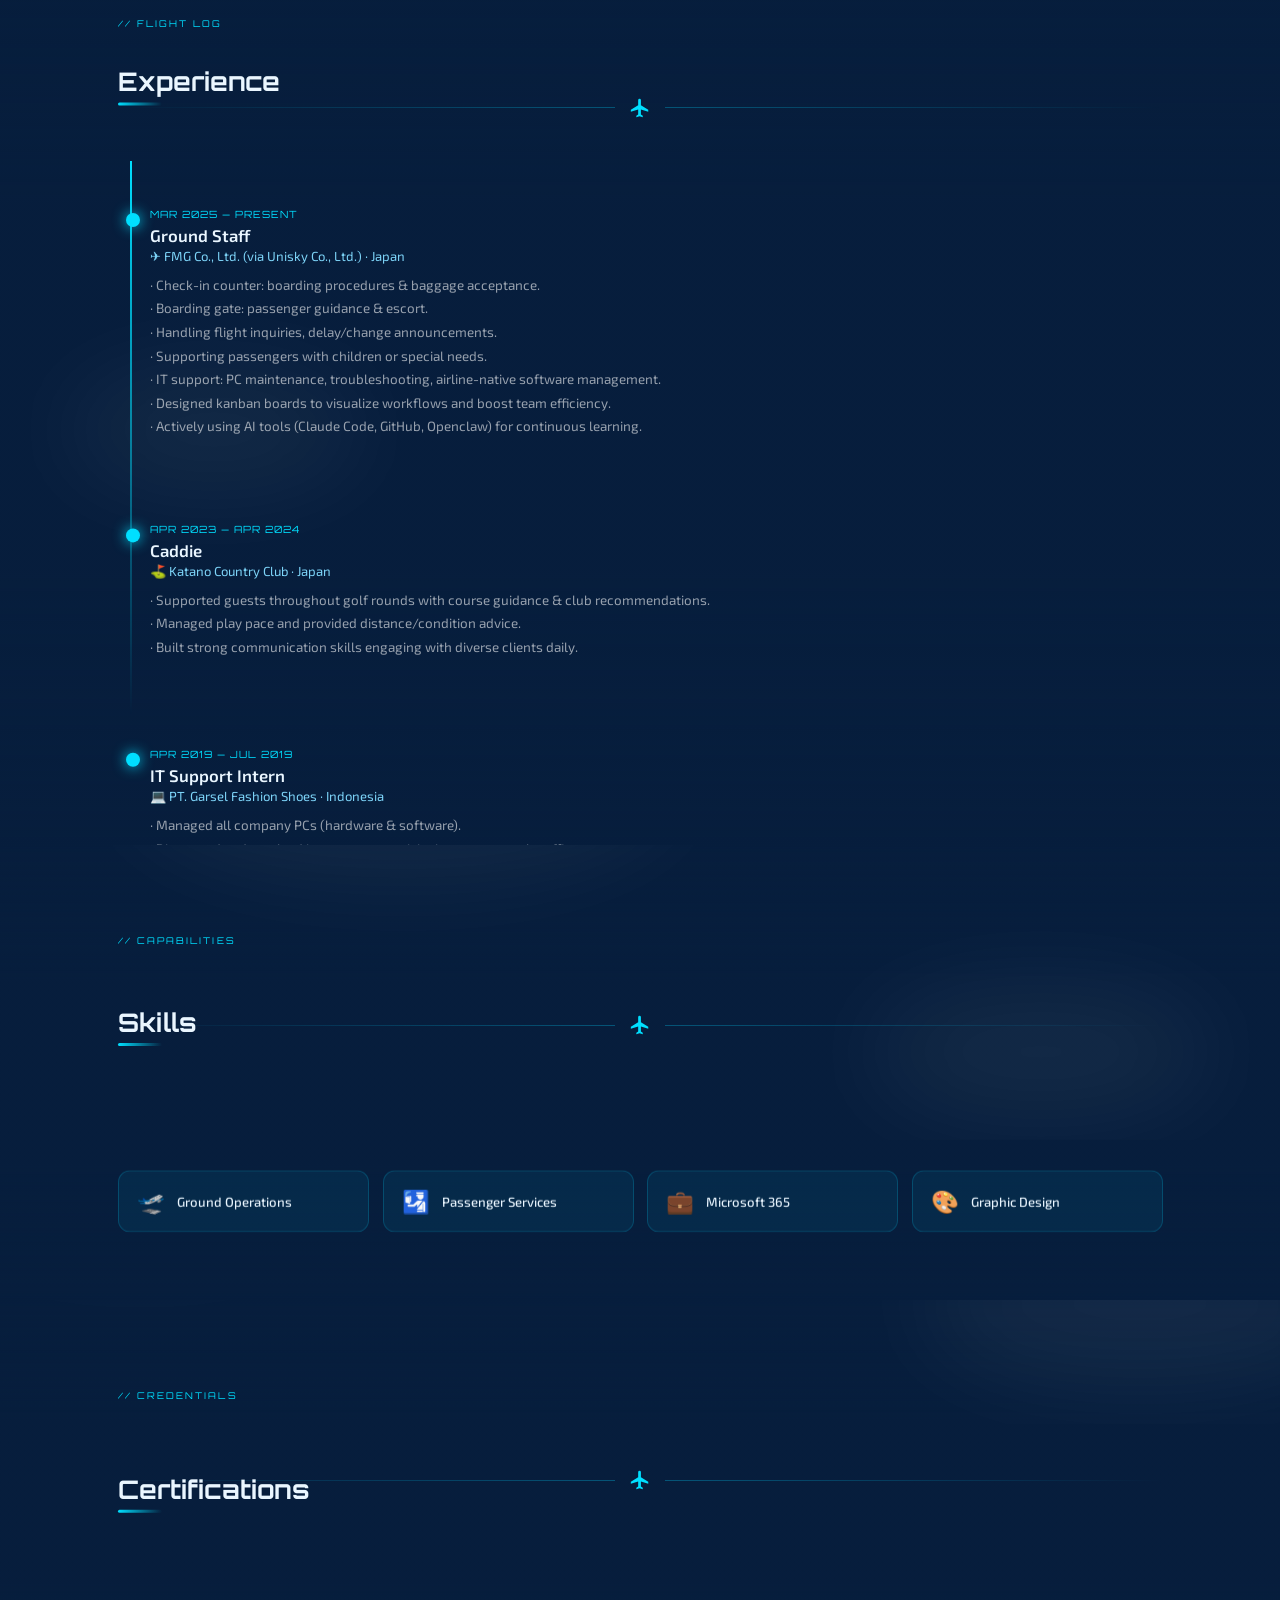
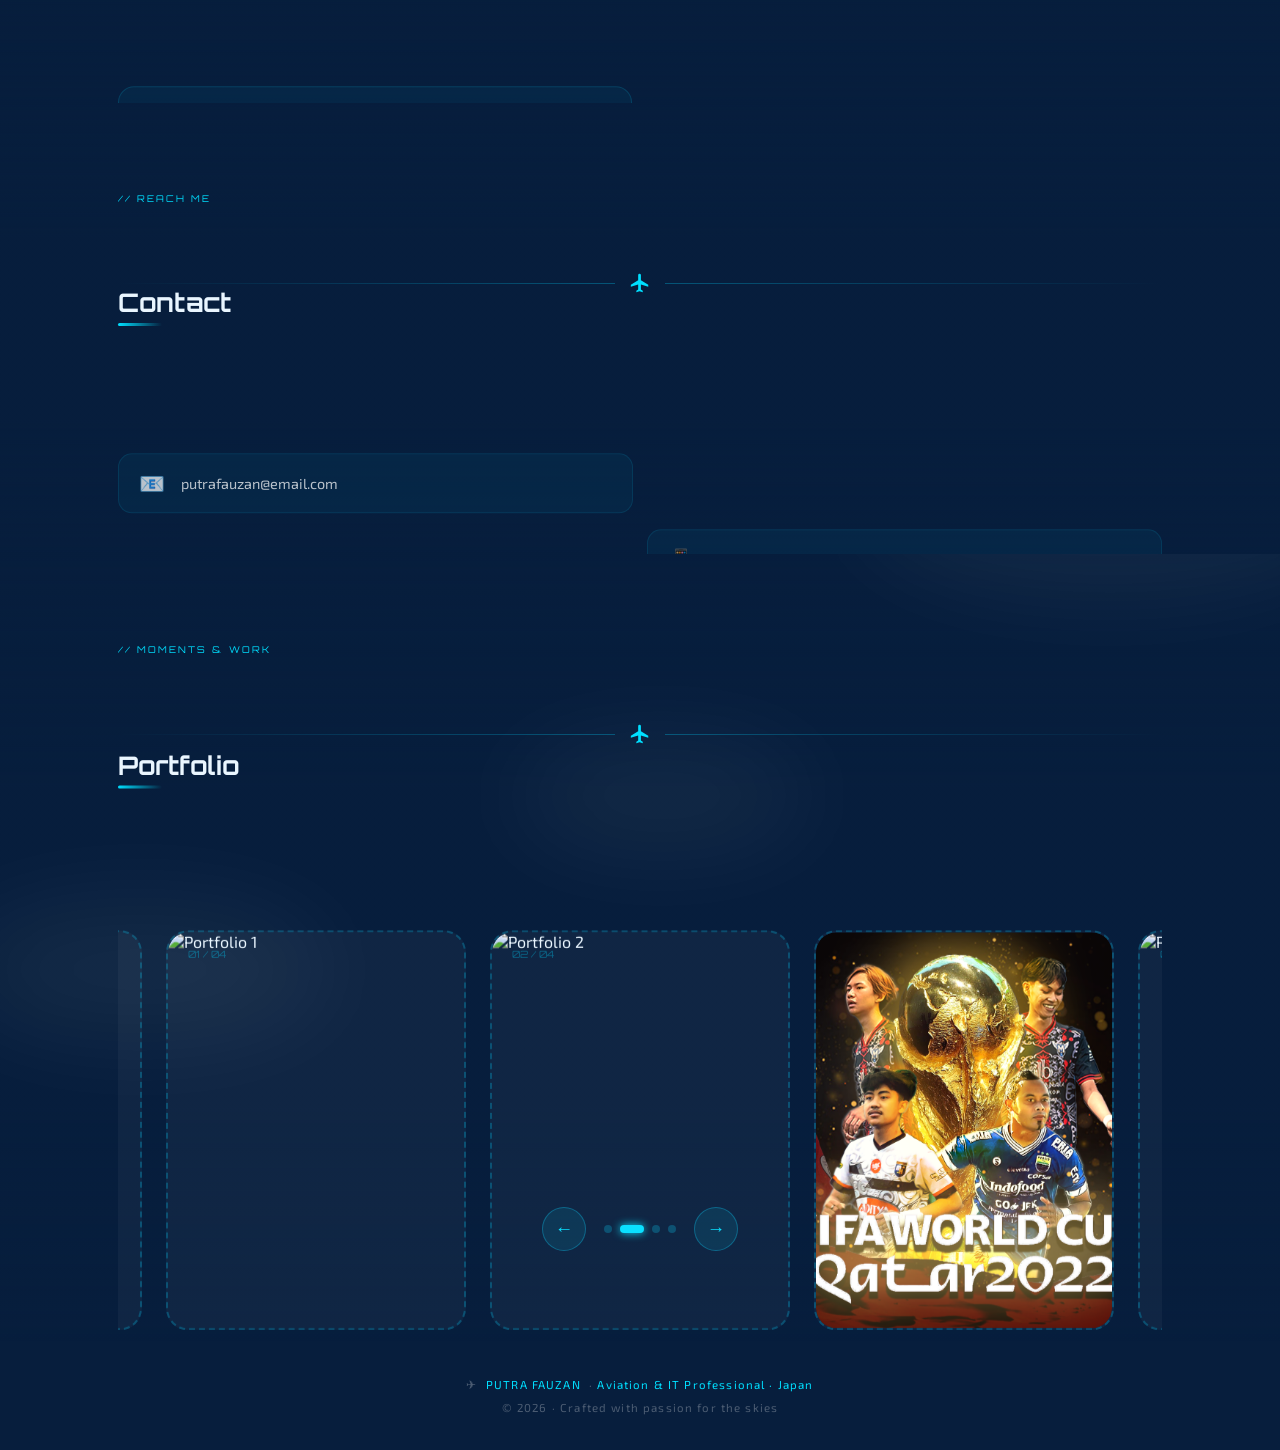
==== commit cb74fec9: "Remove scrolling ticker banner Co-Authored-By: Claude Sonnet 4.6 <noreply@anthropic.com>" ====
--- a/index.html
+++ b/index.html
@@ -54,17 +54,6 @@
 </div>
 
 
-<!-- TICKER -->
-<div class="ticker-wrap">
-  <div class="ticker" id="ticker">
-    <span>✈ GROUND STAFF</span><span>// FMG Co., Ltd. · JAPAN</span>
-    <span>✈ PUTRA FAUZAN</span><span>// AVIATION &amp; IT PROFESSIONAL</span>
-    <span>✈ JLPT N2</span><span>// TOEFL 497pts</span>
-    <span>✈ GROUND STAFF</span><span>// FMG Co., Ltd. · JAPAN</span>
-    <span>✈ PUTRA FAUZAN</span><span>// AVIATION &amp; IT PROFESSIONAL</span>
-    <span>✈ JLPT N2</span><span>// TOEFL 497pts</span>
-  </div>
-</div>
 
 <!-- HERO -->
 <section id="hero">
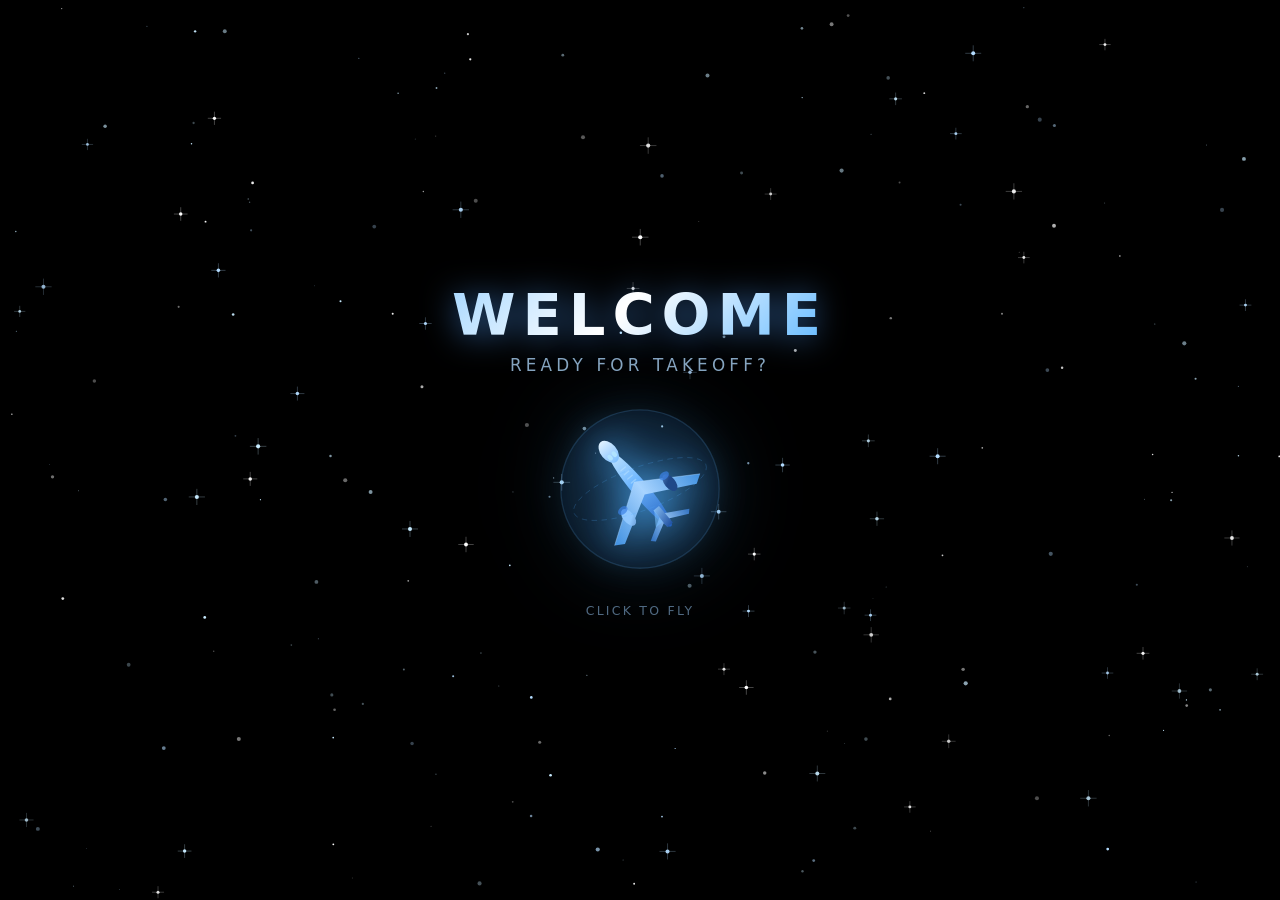
==== commit 26aa37cb: "Rename files for GitHub Pages deployment welcomepage.html → index.html (entry point for GitHub Pages" ====
--- a/index.html
+++ b/index.html
@@ -3,311 +3,356 @@
 <head>
   <meta charset="UTF-8" />
   <meta name="viewport" content="width=device-width, initial-scale=1.0" />
-  <title>Putra Fauzan — Aviation Professional</title>
-  <link href="https://fonts.googleapis.com/css2?family=Orbitron:wght@400;600;700;900&family=Exo+2:wght@300;400;500;600&display=swap" rel="stylesheet" />
-  <link rel="stylesheet" href="style.css" />
+  <title>Welcome</title>
+  <style>
+    * {
+      margin: 0;
+      padding: 0;
+      box-sizing: border-box;
+    }
+
+    html, body {
+      width: 100%;
+      height: 100%;
+      overflow: hidden;
+      background: #000;
+    }
+
+    /* ── BACKGROUND ── */
+    .bg {
+      position: fixed;
+      inset: 0;
+      background-image: url('Image/bg.jpg');
+      background-size: cover;
+      background-position: center;
+      filter: brightness(0.38) saturate(1.2);
+      z-index: 0;
+    }
+
+    /* ── STARS CANVAS ── */
+    #stars-canvas {
+      position: fixed;
+      inset: 0;
+      z-index: 1;
+      pointer-events: none;
+    }
+
+    /* ── CENTER CONTENT ── */
+    .center {
+      position: fixed;
+      inset: 0;
+      z-index: 2;
+      display: flex;
+      flex-direction: column;
+      align-items: center;
+      justify-content: center;
+      gap: 24px;
+    }
+
+    /* ── PLANE BUTTON ── */
+    #plane-btn {
+      background: none;
+      border: none;
+      cursor: pointer;
+      outline: none;
+      position: relative;
+      filter:
+        drop-shadow(0 0 18px rgba(80, 180, 255, 0.9))
+        drop-shadow(0 0 40px rgba(80, 180, 255, 0.5));
+      transition: filter 0.3s ease, transform 0.3s ease;
+      animation: float 3.5s ease-in-out infinite;
+    }
+
+    #plane-btn:hover {
+      filter:
+        drop-shadow(0 0 28px rgba(120, 210, 255, 1))
+        drop-shadow(0 0 60px rgba(80, 180, 255, 0.8))
+        drop-shadow(0 0 90px rgba(0, 140, 255, 0.4));
+      transform: scale(1.06);
+      animation-play-state: paused;
+    }
+
+    #plane-btn svg {
+      width: 180px;
+      height: 180px;
+      display: block;
+    }
+
+    /* Float idle animation */
+    @keyframes float {
+      0%, 100% { transform: translateY(0px) rotate(0deg); }
+      33%       { transform: translateY(-14px) rotate(1.5deg); }
+      66%       { transform: translateY(-6px) rotate(-1deg); }
+    }
+
+    /* Fly-away animation — added via JS */
+    @keyframes fly-away {
+      0%   { transform: translate(0, 0) rotate(-10deg) scale(1);   opacity: 1; }
+      30%  { transform: translate(80px, -120px) rotate(20deg) scale(1.15); opacity: 1; }
+      100% { transform: translate(900px, -700px) rotate(35deg) scale(0.3); opacity: 0; }
+    }
+
+    .flying {
+      animation: fly-away 1.1s cubic-bezier(0.4, 0, 0.2, 1) forwards !important;
+    }
+
+    /* ── WELCOME TEXT ── */
+    .welcome-text {
+      text-align: center;
+      color: #fff;
+      pointer-events: none;
+      user-select: none;
+    }
+
+    .welcome-text h1 {
+      font-family: 'Segoe UI', system-ui, sans-serif;
+      font-size: clamp(2rem, 5vw, 3.6rem);
+      font-weight: 700;
+      letter-spacing: 0.12em;
+      text-transform: uppercase;
+      background: linear-gradient(135deg, #a8d8ff 0%, #ffffff 45%, #60b8ff 100%);
+      -webkit-background-clip: text;
+      -webkit-text-fill-color: transparent;
+      background-clip: text;
+      text-shadow: none;
+      filter: drop-shadow(0 2px 16px rgba(80, 160, 255, 0.6));
+    }
+
+    .welcome-text p {
+      font-family: 'Segoe UI', system-ui, sans-serif;
+      font-size: clamp(0.85rem, 2vw, 1.05rem);
+      color: rgba(180, 220, 255, 0.75);
+      letter-spacing: 0.25em;
+      text-transform: uppercase;
+      margin-top: 6px;
+    }
+
+    /* ── HINT LABEL ── */
+    .hint {
+      font-family: 'Segoe UI', system-ui, sans-serif;
+      font-size: 0.78rem;
+      color: rgba(160, 210, 255, 0.5);
+      letter-spacing: 0.18em;
+      text-transform: uppercase;
+      animation: pulse-hint 2.2s ease-in-out infinite;
+    }
+
+    @keyframes pulse-hint {
+      0%, 100% { opacity: 0.4; }
+      50%       { opacity: 0.9; }
+    }
+
+    /* ── SCREEN FLASH on redirect ── */
+    .flash-overlay {
+      position: fixed;
+      inset: 0;
+      background: #fff;
+      opacity: 0;
+      z-index: 999;
+      pointer-events: none;
+      transition: opacity 0.25s ease;
+    }
+    .flash-overlay.active {
+      opacity: 1;
+    }
+  </style>
 </head>
 <body>
 
-<div id="starfield"></div>
-
-<!-- SIDE NAV -->
-<nav id="side-nav">
-  <a href="#about"          class="snb" data-section="about">
-    <span class="snb-icon">👤</span>
-    <span class="snb-label" data-i18n="navAbout">About Me</span>
-  </a>
-  <a href="#experience"     class="snb" data-section="experience">
-    <span class="snb-icon">✈</span>
-    <span class="snb-label" data-i18n="navExp">Experience</span>
-  </a>
-  <a href="#skills"         class="snb" data-section="skills">
-    <span class="snb-icon">⚡</span>
-    <span class="snb-label" data-i18n="navSkills">Skills</span>
-  </a>
-  <a href="#certifications" class="snb" data-section="certifications">
-    <span class="snb-icon">📜</span>
-    <span class="snb-label" data-i18n="navCert">Certifications</span>
-  </a>
-  <a href="#contact"        class="snb" data-section="contact">
-    <span class="snb-icon">✉</span>
-    <span class="snb-label" data-i18n="navContact">Contact</span>
-  </a>
-  <a href="#portfolio"      class="snb" data-section="portfolio">
-    <span class="snb-icon">🖼</span>
-    <span class="snb-label" data-i18n="navPortfolio">Portfolio</span>
-  </a>
-</nav>
-
-<!-- LANG SWITCHER -->
-<div id="lang-switcher">
-  <button class="lang-btn" id="lang-btn">
-    <span id="lang-flag">🇬🇧</span>
-    <span id="lang-code">EN</span>
-    <span class="lang-arrow">▾</span>
-  </button>
-  <div class="lang-dropdown hidden" id="lang-dropdown">
-    <div class="lang-opt active" data-lang="en">🇬🇧&nbsp; English</div>
-    <div class="lang-opt" data-lang="id">🇮🇩&nbsp; Indonesia</div>
-    <div class="lang-opt" data-lang="ja">🇯🇵&nbsp; 日本語</div>
+  <!-- Background layer -->
+  <div class="bg"></div>
+
+  <!-- Stars -->
+  <canvas id="stars-canvas"></canvas>
+
+  <!-- Flash overlay for redirect -->
+  <div class="flash-overlay" id="flash"></div>
+
+  <!-- Center content -->
+  <div class="center">
+    <div class="welcome-text">
+      <h1>Welcome</h1>
+      <p>Ready for takeoff?</p>
+    </div>
+
+    <!-- Airplane logo button -->
+    <button id="plane-btn" title="Click to fly">
+      <svg viewBox="0 0 200 200" xmlns="http://www.w3.org/2000/svg" fill="none">
+        <!-- Glow circle -->
+        <circle cx="100" cy="100" r="88" fill="rgba(60,140,255,0.08)" stroke="rgba(100,180,255,0.18)" stroke-width="1.5"/>
+
+        <!-- Plane body -->
+        <g transform="translate(100,100) rotate(-40)">
+          <!-- Main fuselage -->
+          <ellipse cx="0" cy="0" rx="9" ry="54" fill="url(#bodyGrad)" />
+
+          <!-- Nose cone -->
+          <ellipse cx="0" cy="-54" rx="9" ry="14" fill="url(#noseGrad)" />
+
+          <!-- Main wings -->
+          <path d="M 0,-10 L -62,30 L -52,36 L 0,8 L 52,36 L 62,30 Z"
+                fill="url(#wingGrad)" />
+
+          <!-- Wing tip edge highlight -->
+          <path d="M 0,-10 L -62,30" stroke="rgba(180,220,255,0.5)" stroke-width="0.8" />
+          <path d="M 0,-10 L 62,30"  stroke="rgba(180,220,255,0.5)" stroke-width="0.8" />
+
+          <!-- Horizontal stabilizer -->
+          <path d="M 0,36 L -28,52 L -24,56 L 0,44 L 24,56 L 28,52 Z"
+                fill="url(#stabGrad)" />
+
+          <!-- Vertical stabilizer / tail fin -->
+          <path d="M -4,28 L -4,52 L 4,52 L 4,28 Z"
+                fill="url(#tailGrad)" />
+          <path d="M -3,28 L -14,44 L -4,44 Z"
+                fill="rgba(120,190,255,0.6)" />
+
+          <!-- Engine pod left -->
+          <ellipse cx="-30" cy="16" rx="6" ry="11" fill="url(#engGrad)" />
+          <ellipse cx="-30" cy="6"  rx="6" ry="4"  fill="rgba(60,130,230,0.7)" />
+
+          <!-- Engine pod right -->
+          <ellipse cx="30" cy="16" rx="6" ry="11" fill="url(#engGrad)" />
+          <ellipse cx="30" cy="6"  rx="6" ry="4"  fill="rgba(60,130,230,0.7)" />
+
+          <!-- Cockpit windows -->
+          <ellipse cx="-3" cy="-48" rx="2.5" ry="3.5" fill="rgba(180,230,255,0.85)" />
+          <ellipse cx="3"  cy="-48" rx="2.5" ry="3.5" fill="rgba(180,230,255,0.85)" />
+
+          <!-- Cabin window strip -->
+          <rect x="-4" y="-30" width="8" height="1.5" rx="0.75" fill="rgba(200,235,255,0.4)" />
+          <rect x="-4" y="-24" width="8" height="1.5" rx="0.75" fill="rgba(200,235,255,0.4)" />
+          <rect x="-4" y="-18" width="8" height="1.5" rx="0.75" fill="rgba(200,235,255,0.4)" />
+          <rect x="-4" y="-12" width="8" height="1.5" rx="0.75" fill="rgba(200,235,255,0.4)" />
+        </g>
+
+        <!-- Orbit ring -->
+        <ellipse cx="100" cy="100" rx="78" ry="24"
+                 stroke="rgba(80,170,255,0.22)" stroke-width="1"
+                 stroke-dasharray="6 5" fill="none"
+                 transform="rotate(-20,100,100)" />
+
+        <!-- Defs: gradients -->
+        <defs>
+          <linearGradient id="bodyGrad" x1="-1" y1="-54" x2="1" y2="54" gradientUnits="userSpaceOnUse">
+            <stop offset="0%"   stop-color="#c8e8ff"/>
+            <stop offset="40%"  stop-color="#70b8ff"/>
+            <stop offset="100%" stop-color="#2060c0"/>
+          </linearGradient>
+          <linearGradient id="noseGrad" x1="0" y1="-68" x2="0" y2="-40" gradientUnits="userSpaceOnUse">
+            <stop offset="0%"   stop-color="#e0f2ff"/>
+            <stop offset="100%" stop-color="#80c0ff"/>
+          </linearGradient>
+          <linearGradient id="wingGrad" x1="-62" y1="30" x2="62" y2="36" gradientUnits="userSpaceOnUse">
+            <stop offset="0%"   stop-color="#4090e0"/>
+            <stop offset="50%"  stop-color="#a8d4ff"/>
+            <stop offset="100%" stop-color="#4090e0"/>
+          </linearGradient>
+          <linearGradient id="stabGrad" x1="-28" y1="52" x2="28" y2="56" gradientUnits="userSpaceOnUse">
+            <stop offset="0%"   stop-color="#3070c0"/>
+            <stop offset="50%"  stop-color="#90c0f0"/>
+            <stop offset="100%" stop-color="#3070c0"/>
+          </linearGradient>
+          <linearGradient id="tailGrad" x1="-4" y1="28" x2="4" y2="52" gradientUnits="userSpaceOnUse">
+            <stop offset="0%"   stop-color="#80b8f0"/>
+            <stop offset="100%" stop-color="#2050a0"/>
+          </linearGradient>
+          <linearGradient id="engGrad" x1="-6" y1="6" x2="6" y2="27" gradientUnits="userSpaceOnUse">
+            <stop offset="0%"   stop-color="#90c8ff"/>
+            <stop offset="100%" stop-color="#204888"/>
+          </linearGradient>
+        </defs>
+      </svg>
+    </button>
+
+    <span class="hint">click to fly</span>
   </div>
-</div>
-
-
-
-<!-- HERO -->
-<section id="hero">
-  <!-- Cloud parallax layer (behind content) -->
-  <div class="hero-clouds">
-    <img src="Image/cloud1.png" style="--i:1" alt="">
-    <img src="Image/cloud2.png" style="--i:2" alt="">
-    <img src="Image/cloud3.png" style="--i:3" alt="">
-    <img src="Image/cloud4.png" style="--i:4" alt="">
-    <img src="Image/cloud5.png" style="--i:5" alt="">
-  </div>
-
-  <div class="hero-content">
-    <p class="badge" data-i18n="badge">✈ Ground Staff · FMG Co., Ltd. · Japan</p>
-    <div class="hero-avatar">
-      <img id="profile-img" src="Image/me.jpg" alt="Putra Fauzan" />
-    </div>
-    <h1 class="hero-name">PUTRA<br>FAUZAN</h1>
-    <p class="hero-title" data-i18n="heroTitle">Ground Staff &amp; IT Support Specialist</p>
-    <p class="hero-loc">
-      <span class="dot-live"></span>
-      <span data-i18n="heroLoc">Currently at FMG Co., Ltd. · Japan (via Unisky Co., Ltd.)</span>
-    </p>
-  </div>
-  <div class="scroll-hint">
-    <span data-i18n="scrollHint">SCROLL</span>
-    <div class="chevron"></div>
-  </div>
-
-  <!-- cloud wave bottom -->
-  <div class="cloud-wave">
-    <svg viewBox="0 0 1440 130" xmlns="http://www.w3.org/2000/svg" preserveAspectRatio="none">
-      <path d="M0,80 C60,100 120,60 200,70 C280,80 320,110 420,100 C520,90 560,60 660,65 C760,70 800,100 900,95 C1000,90 1060,65 1160,72 C1260,80 1360,105 1440,95 L1440,130 L0,130 Z" fill="rgba(255,255,255,0.09)"/>
-      <path d="M0,100 C80,85 160,110 260,105 C360,100 400,78 500,82 C600,86 650,108 760,102 C870,96 920,75 1040,80 C1160,85 1280,108 1380,100 L1440,98 L1440,130 L0,130 Z" fill="rgba(255,255,255,0.06)"/>
-      <path d="M0,115 C100,108 200,122 320,118 C440,114 520,105 640,110 C760,115 840,124 960,118 C1080,112 1200,108 1320,115 L1440,112 L1440,130 L0,130 Z" fill="rgba(14,49,98,0.9)"/>
-    </svg>
-  </div>
-</section>
-
-<!-- ABOUT -->
-<section id="about">
-  <div class="cloud-strip-top"></div>
-  <div class="cloud-blobs">
-    <div class="cb" style="width:420px;height:160px;top:10%;left:-80px;--cd:20s;--cx:40px;--cy:-15px"></div>
-    <div class="cb" style="width:360px;height:140px;top:30%;right:-60px;--cd:24s;--cx:-30px;--cy:20px"></div>
-    <div class="cb" style="width:500px;height:180px;bottom:8%;left:20%;--cd:22s;--cx:50px;--cy:-10px"></div>
-  </div>
-  <div class="container">
-    <div class="reveal">
-      <p class="sec-label" data-i18n="aboutLabel">// WHO I AM</p>
-      <h2 class="sec-title" data-i18n="aboutTitle">About Me</h2>
-      <div class="wing-divider">
-        <div class="line"></div>
-        <svg viewBox="0 0 24 24" fill="currentColor"><path d="M21 16v-2l-8-5V3.5A1.5 1.5 0 0 0 11.5 2A1.5 1.5 0 0 0 10 3.5V9l-8 5v2l8-2.5V19l-2 1.5V22l3.5-1l3.5 1v-1.5L13 19v-5.5z"/></svg>
-        <div class="line right"></div>
-      </div>
-      <div class="about-grid">
-        <div class="glass tilt">
-          <p class="about-text" data-i18n-html="aboutText">I'm <span>Putra Fauzan</span>, currently working as a <span>Ground Staff</span> at an airport in Japan, handling check-in procedures and boarding guidance. I'm committed to delivering fast, courteous service so every passenger feels confident and well taken care of.<br><br>Alongside my aviation role, I'm also involved in <span>IT support</span> — handling system issues, hardware/software maintenance, and managing airline-specific software to keep operations running smoothly. My strength lies in combining solid <span>communication skills</span>, adaptability, and a growing passion for <span>technology &amp; AI</span> to add value wherever I work.</p>
-        </div>
-        <div class="stats-col">
-          <div class="stat-box">
-            <div class="stat-num">✈</div>
-            <div class="stat-lbl" data-i18n="stat1Lbl">Ground Staff</div>
-          </div>
-          <div class="stat-box">
-            <div class="stat-num">🇯🇵</div>
-            <div class="stat-lbl" data-i18n="stat2Lbl">Based in Japan</div>
-          </div>
-          <div class="stat-box">
-            <div class="stat-num">AI</div>
-            <div class="stat-lbl" data-i18n="stat3Lbl">Tech &amp; Vibe Coder</div>
-          </div>
-        </div>
-      </div>
-    </div>
-  </div>
-</section>
-
-<!-- EXPERIENCE -->
-<section id="experience">
-  <div class="cloud-blobs">
-    <div class="cb" style="width:480px;height:170px;top:5%;right:-100px;--cd:26s;--cx:-40px;--cy:25px"></div>
-    <div class="cb" style="width:300px;height:120px;bottom:15%;left:5%;--cd:18s;--cx:35px;--cy:-20px"></div>
-  </div>
-  <div class="container">
-    <div class="reveal">
-      <p class="sec-label" data-i18n="expLabel">// FLIGHT LOG</p>
-      <h2 class="sec-title" data-i18n="expTitle">Experience</h2>
-      <div class="wing-divider">
-        <div class="line"></div>
-        <svg viewBox="0 0 24 24" fill="currentColor"><path d="M21 16v-2l-8-5V3.5A1.5 1.5 0 0 0 11.5 2A1.5 1.5 0 0 0 10 3.5V9l-8 5v2l8-2.5V19l-2 1.5V22l3.5-1l3.5 1v-1.5L13 19v-5.5z"/></svg>
-        <div class="line right"></div>
-      </div>
-      <div class="timeline">
-        <div class="tl-item reveal">
-          <p class="tl-year" data-i18n="exp1Year">MAR 2025 — PRESENT</p>
-          <p class="tl-role" data-i18n="exp1Role">Ground Staff</p>
-          <p class="tl-company" data-i18n="exp1Company">✈ FMG Co., Ltd. (via Unisky Co., Ltd.) · Japan</p>
-          <p class="tl-desc" data-i18n-html="exp1Desc">· Check-in counter: boarding procedures &amp; baggage acceptance.<br>· Boarding gate: passenger guidance &amp; escort.<br>· Handling flight inquiries, delay/change announcements.<br>· Supporting passengers with children or special needs.<br>· IT support: PC maintenance, troubleshooting, airline-native software management.<br>· Designed kanban boards to visualize workflows and boost team efficiency.<br>· Actively using AI tools (Claude Code, GitHub, Openclaw) for continuous learning.</p>
-        </div>
-        <div class="tl-item reveal">
-          <p class="tl-year" data-i18n="exp2Year">APR 2023 — APR 2024</p>
-          <p class="tl-role" data-i18n="exp2Role">Caddie</p>
-          <p class="tl-company" data-i18n="exp2Company">⛳ Katano Country Club · Japan</p>
-          <p class="tl-desc" data-i18n-html="exp2Desc">· Supported guests throughout golf rounds with course guidance &amp; club recommendations.<br>· Managed play pace and provided distance/condition advice.<br>· Built strong communication skills engaging with diverse clients daily.</p>
-        </div>
-        <div class="tl-item reveal">
-          <p class="tl-year" data-i18n="exp3Year">APR 2019 — JUL 2019</p>
-          <p class="tl-role" data-i18n="exp3Role">IT Support Intern</p>
-          <p class="tl-company" data-i18n="exp3Company">💻 PT. Garsel Fashion Shoes · Indonesia</p>
-          <p class="tl-desc" data-i18n-html="exp3Desc">· Managed all company PCs (hardware &amp; software).<br>· Diagnosed and resolved internet connectivity issues across the office.</p>
-        </div>
-      </div>
-    </div>
-  </div>
-</section>
-
-<!-- SKILLS -->
-<section id="skills">
-  <div class="cloud-blobs">
-    <div class="cb" style="width:550px;height:190px;top:0%;left:10%;--cd:28s;--cx:60px;--cy:-10px"></div>
-    <div class="cb" style="width:350px;height:130px;bottom:5%;right:5%;--cd:21s;--cx:-25px;--cy:18px"></div>
-  </div>
-  <div class="container">
-    <div class="reveal">
-      <p class="sec-label" data-i18n="skillsLabel">// CAPABILITIES</p>
-      <h2 class="sec-title" data-i18n="skillsTitle">Skills</h2>
-      <div class="wing-divider">
-        <div class="line"></div>
-        <svg viewBox="0 0 24 24" fill="currentColor"><path d="M21 16v-2l-8-5V3.5A1.5 1.5 0 0 0 11.5 2A1.5 1.5 0 0 0 10 3.5V9l-8 5v2l8-2.5V19l-2 1.5V22l3.5-1l3.5 1v-1.5L13 19v-5.5z"/></svg>
-        <div class="line right"></div>
-      </div>
-      <div class="skills-grid">
-        <div class="skill-chip tilt reveal"><span class="skill-icon">🛫</span><span class="skill-name" data-i18n="skill1">Ground Operations</span></div>
-        <div class="skill-chip tilt reveal"><span class="skill-icon">🛂</span><span class="skill-name" data-i18n="skill2">Passenger Services</span></div>
-        <div class="skill-chip tilt reveal"><span class="skill-icon">💼</span><span class="skill-name" data-i18n="skill3">Microsoft 365</span></div>
-        <div class="skill-chip tilt reveal"><span class="skill-icon">🎨</span><span class="skill-name" data-i18n="skill4">Graphic Design</span></div>
-        <div class="skill-chip tilt reveal"><span class="skill-icon">🤖</span><span class="skill-name" data-i18n="skill5">AI &amp; Vibe Coding</span></div>
-        <div class="skill-chip tilt reveal"><span class="skill-icon">🐙</span><span class="skill-name" data-i18n="skill6">GitHub</span></div>
-        <div class="skill-chip tilt reveal"><span class="skill-icon">🔧</span><span class="skill-name" data-i18n="skill7">PC Maintenance</span></div>
-        <div class="skill-chip tilt reveal"><span class="skill-icon">🌏</span><span class="skill-name" data-i18n="skill8">Japanese (日本語)</span></div>
-      </div>
-    </div>
-  </div>
-</section>
-
-<!-- CERTIFICATIONS -->
-<section id="certifications">
-  <div class="cloud-blobs">
-    <div class="cb" style="width:400px;height:150px;top:20%;left:-60px;--cd:23s;--cx:50px;--cy:-18px"></div>
-    <div class="cb" style="width:440px;height:160px;bottom:10%;right:-80px;--cd:19s;--cx:-45px;--cy:22px"></div>
-  </div>
-  <div class="container">
-    <div class="reveal">
-      <p class="sec-label" data-i18n="certLabel">// CREDENTIALS</p>
-      <h2 class="sec-title" data-i18n="certTitle">Certifications</h2>
-      <div class="wing-divider">
-        <div class="line"></div>
-        <svg viewBox="0 0 24 24" fill="currentColor"><path d="M21 16v-2l-8-5V3.5A1.5 1.5 0 0 0 11.5 2A1.5 1.5 0 0 0 10 3.5V9l-8 5v2l8-2.5V19l-2 1.5V22l3.5-1l3.5 1v-1.5L13 19v-5.5z"/></svg>
-        <div class="line right"></div>
-      </div>
-      <div class="cert-grid">
-        <div class="cert-item reveal">
-          <span class="cert-icon">🎌</span>
-          <div class="cert-info">
-            <p class="cert-name" data-i18n="cert1Name">JLPT N2 — Japanese Language Proficiency</p>
-            <p class="cert-detail" data-i18n="cert1Detail">Issued · July 2023</p>
-          </div>
-          <span class="cert-badge">N2</span>
-        </div>
-        <div class="cert-item reveal">
-          <span class="cert-icon">🌐</span>
-          <div class="cert-info">
-            <p class="cert-name" data-i18n="cert2Name">TOEFL — Listening &amp; Reading Test</p>
-            <p class="cert-detail" data-i18n="cert2Detail">Score: 497 pts · July 2024</p>
-          </div>
-          <span class="cert-badge">497 pts</span>
-        </div>
-      </div>
-    </div>
-  </div>
-</section>
-
-<!-- CONTACT -->
-<section id="contact">
-  <div class="container">
-    <div class="reveal">
-      <p class="sec-label" data-i18n="contactLabel">// REACH ME</p>
-      <h2 class="sec-title" data-i18n="contactTitle">Contact</h2>
-      <div class="wing-divider">
-        <div class="line"></div>
-        <svg viewBox="0 0 24 24" fill="currentColor"><path d="M21 16v-2l-8-5V3.5A1.5 1.5 0 0 0 11.5 2A1.5 1.5 0 0 0 10 3.5V9l-8 5v2l8-2.5V19l-2 1.5V22l3.5-1l3.5 1v-1.5L13 19v-5.5z"/></svg>
-        <div class="line right"></div>
-      </div>
-      <div class="contact-grid">
-        <div class="contact-item"><span class="ico">📧</span> putrafauzan@email.com</div>
-        <div class="contact-item"><span class="ico">📱</span> +81 XX-XXXX-XXXX</div>
-        <div class="contact-item"><span class="ico">💼</span> linkedin.com/in/putrafauzan</div>
-        <div class="contact-item"><span class="ico">📍</span> Japan · Near Airport</div>
-      </div>
-    </div>
-  </div>
-</section>
-
-<!-- PORTFOLIO -->
-<section id="portfolio">
-  <div class="cloud-blobs">
-    <div class="cb" style="width:500px;height:180px;top:8%;right:-80px;--cd:25s;--cx:-55px;--cy:15px"></div>
-    <div class="cb" style="width:380px;height:140px;bottom:12%;left:-50px;--cd:20s;--cx:40px;--cy:-25px"></div>
-    <div class="cb" style="width:300px;height:110px;top:50%;left:40%;--cd:30s;--cx:30px;--cy:20px"></div>
-  </div>
-  <div class="container">
-    <div class="reveal">
-      <p class="sec-label" data-i18n="portfolioLabel">// MOMENTS &amp; WORK</p>
-      <h2 class="sec-title" data-i18n="portfolioTitle">Portfolio</h2>
-      <div class="wing-divider">
-        <div class="line"></div>
-        <svg viewBox="0 0 24 24" fill="currentColor"><path d="M21 16v-2l-8-5V3.5A1.5 1.5 0 0 0 11.5 2A1.5 1.5 0 0 0 10 3.5V9l-8 5v2l8-2.5V19l-2 1.5V22l3.5-1l3.5 1v-1.5L13 19v-5.5z"/></svg>
-        <div class="line right"></div>
-      </div>
-      <div class="carousel-track-wrap">
-        <div class="carousel-track" id="carTrack">
-          <div class="porto-card tilt"><span class="porto-num">01 / 04</span><img src="Image/portfolio1.png" alt="Portfolio 1" class="porto-img" /></div>
-          <div class="porto-card tilt"><span class="porto-num">02 / 04</span><img src="Image/portfolio2.png" alt="Portfolio 2" class="porto-img" /></div>
-          <div class="porto-card tilt"><span class="porto-num">03 / 04</span><img src="Image/portfolio3.png" alt="Portfolio 3" class="porto-img" /></div>
-          <div class="porto-card tilt"><span class="porto-num">04 / 04</span><img src="Image/portfolio4.png" alt="Portfolio 4" class="porto-img" /></div>
-        </div>
-      </div>
-      <div class="carousel-controls">
-        <button class="car-btn" id="prevBtn">&#8592;</button>
-        <div class="car-dots" id="carDots">
-          <div class="car-dot active" data-idx="0"></div>
-          <div class="car-dot" data-idx="1"></div>
-          <div class="car-dot" data-idx="2"></div>
-          <div class="car-dot" data-idx="3"></div>
-        </div>
-        <button class="car-btn" id="nextBtn">&#8594;</button>
-      </div>
-    </div>
-  </div>
-</section>
-
-<!-- LIGHTBOX -->
-<div id="lightbox" class="lightbox-overlay">
-  <button class="lb-close" id="lbClose">&#10005;</button>
-  <img id="lbImg" src="" alt="" class="lb-img" />
-</div>
-
-<footer>
-  <p>✈ &nbsp;<span>PUTRA FAUZAN</span>&nbsp; · <span data-i18n="footerRole">Aviation &amp; IT Professional · Japan</span></p>
-  <p style="margin-top:8px;" data-i18n="footerCopy">© 2026 · Crafted with passion for the skies</p>
-</footer>
-
-<script src="script.js"></script>
+
+  <script>
+    /* ── STARS ── */
+    (function () {
+      const canvas = document.getElementById('stars-canvas');
+      const ctx = canvas.getContext('2d');
+
+      const STAR_COUNT = 220;
+      const stars = [];
+
+      function resize() {
+        canvas.width  = window.innerWidth;
+        canvas.height = window.innerHeight;
+      }
+      resize();
+      window.addEventListener('resize', resize);
+
+      // Generate stars
+      for (let i = 0; i < STAR_COUNT; i++) {
+        stars.push({
+          x:       Math.random(),
+          y:       Math.random(),
+          r:       Math.random() * 1.8 + 0.3,
+          alpha:   Math.random(),
+          speed:   Math.random() * 0.008 + 0.003,
+          phase:   Math.random() * Math.PI * 2,
+          color:   Math.random() < 0.25
+                     ? `rgba(180,220,255,`
+                     : Math.random() < 0.5
+                       ? `rgba(255,255,255,`
+                       : `rgba(200,235,255,`,
+        });
+      }
+
+      let t = 0;
+      function draw() {
+        ctx.clearRect(0, 0, canvas.width, canvas.height);
+        const W = canvas.width, H = canvas.height;
+
+        stars.forEach(s => {
+          const a = 0.3 + 0.7 * (0.5 + 0.5 * Math.sin(t * s.speed * 60 + s.phase));
+          ctx.beginPath();
+          ctx.arc(s.x * W, s.y * H, s.r, 0, Math.PI * 2);
+          ctx.fillStyle = s.color + a.toFixed(3) + ')';
+          ctx.fill();
+
+          // Sparkle cross on brighter stars
+          if (s.r > 1.4 && a > 0.7) {
+            const len = s.r * 4;
+            ctx.strokeStyle = s.color + (a * 0.45).toFixed(3) + ')';
+            ctx.lineWidth = 0.6;
+            ctx.beginPath();
+            ctx.moveTo(s.x * W - len, s.y * H);
+            ctx.lineTo(s.x * W + len, s.y * H);
+            ctx.moveTo(s.x * W, s.y * H - len);
+            ctx.lineTo(s.x * W, s.y * H + len);
+            ctx.stroke();
+          }
+        });
+
+        t += 1 / 60;
+        requestAnimationFrame(draw);
+      }
+      draw();
+    })();
+
+    /* ── PLANE CLICK ── */
+    const btn   = document.getElementById('plane-btn');
+    const flash = document.getElementById('flash');
+    let clicked = false;
+
+    btn.addEventListener('click', function () {
+      if (clicked) return;
+      clicked = true;
+
+      // Stop idle float, start fly-away
+      btn.classList.add('flying');
+
+      // After plane disappears, flash white then redirect
+      setTimeout(() => {
+        flash.classList.add('active');
+        setTimeout(() => {
+          window.location.href = 'main.html';
+        }, 280);
+      }, 950);
+    });
+  </script>
 </body>
 </html>
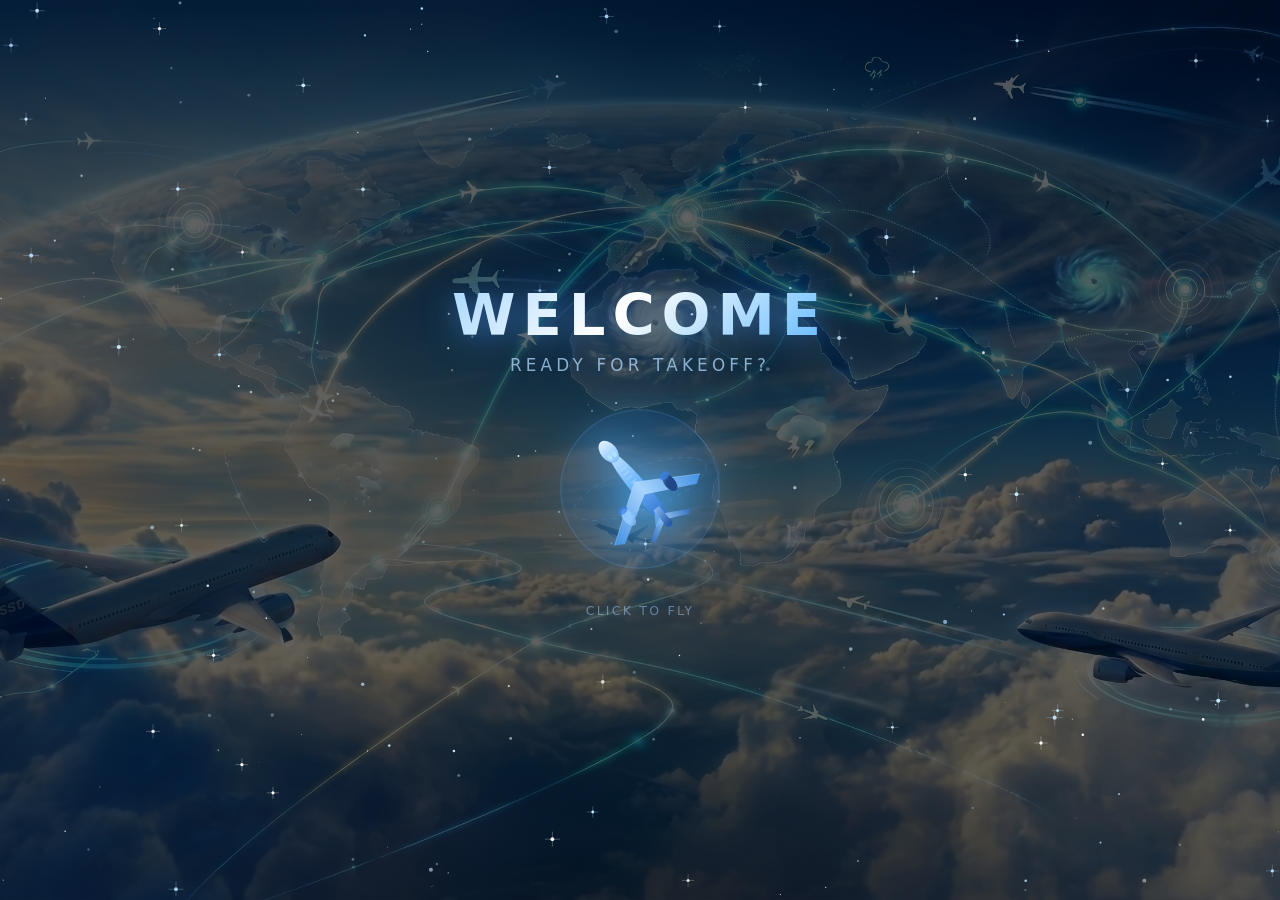
==== commit 47d2ed88: "Add airplane emoji SVG favicon to both pages Co-Authored-By: Claude Sonnet 4.6 <noreply@anthropic.co" ====
--- a/index.html
+++ b/index.html
@@ -4,6 +4,7 @@
   <meta charset="UTF-8" />
   <meta name="viewport" content="width=device-width, initial-scale=1.0" />
   <title>Welcome</title>
+  <link rel="icon" href="data:image/svg+xml,<svg xmlns='http://www.w3.org/2000/svg' viewBox='0 0 100 100'><text y='.9em' font-size='90'>✈</text></svg>" />
   <style>
     * {
       margin: 0;
